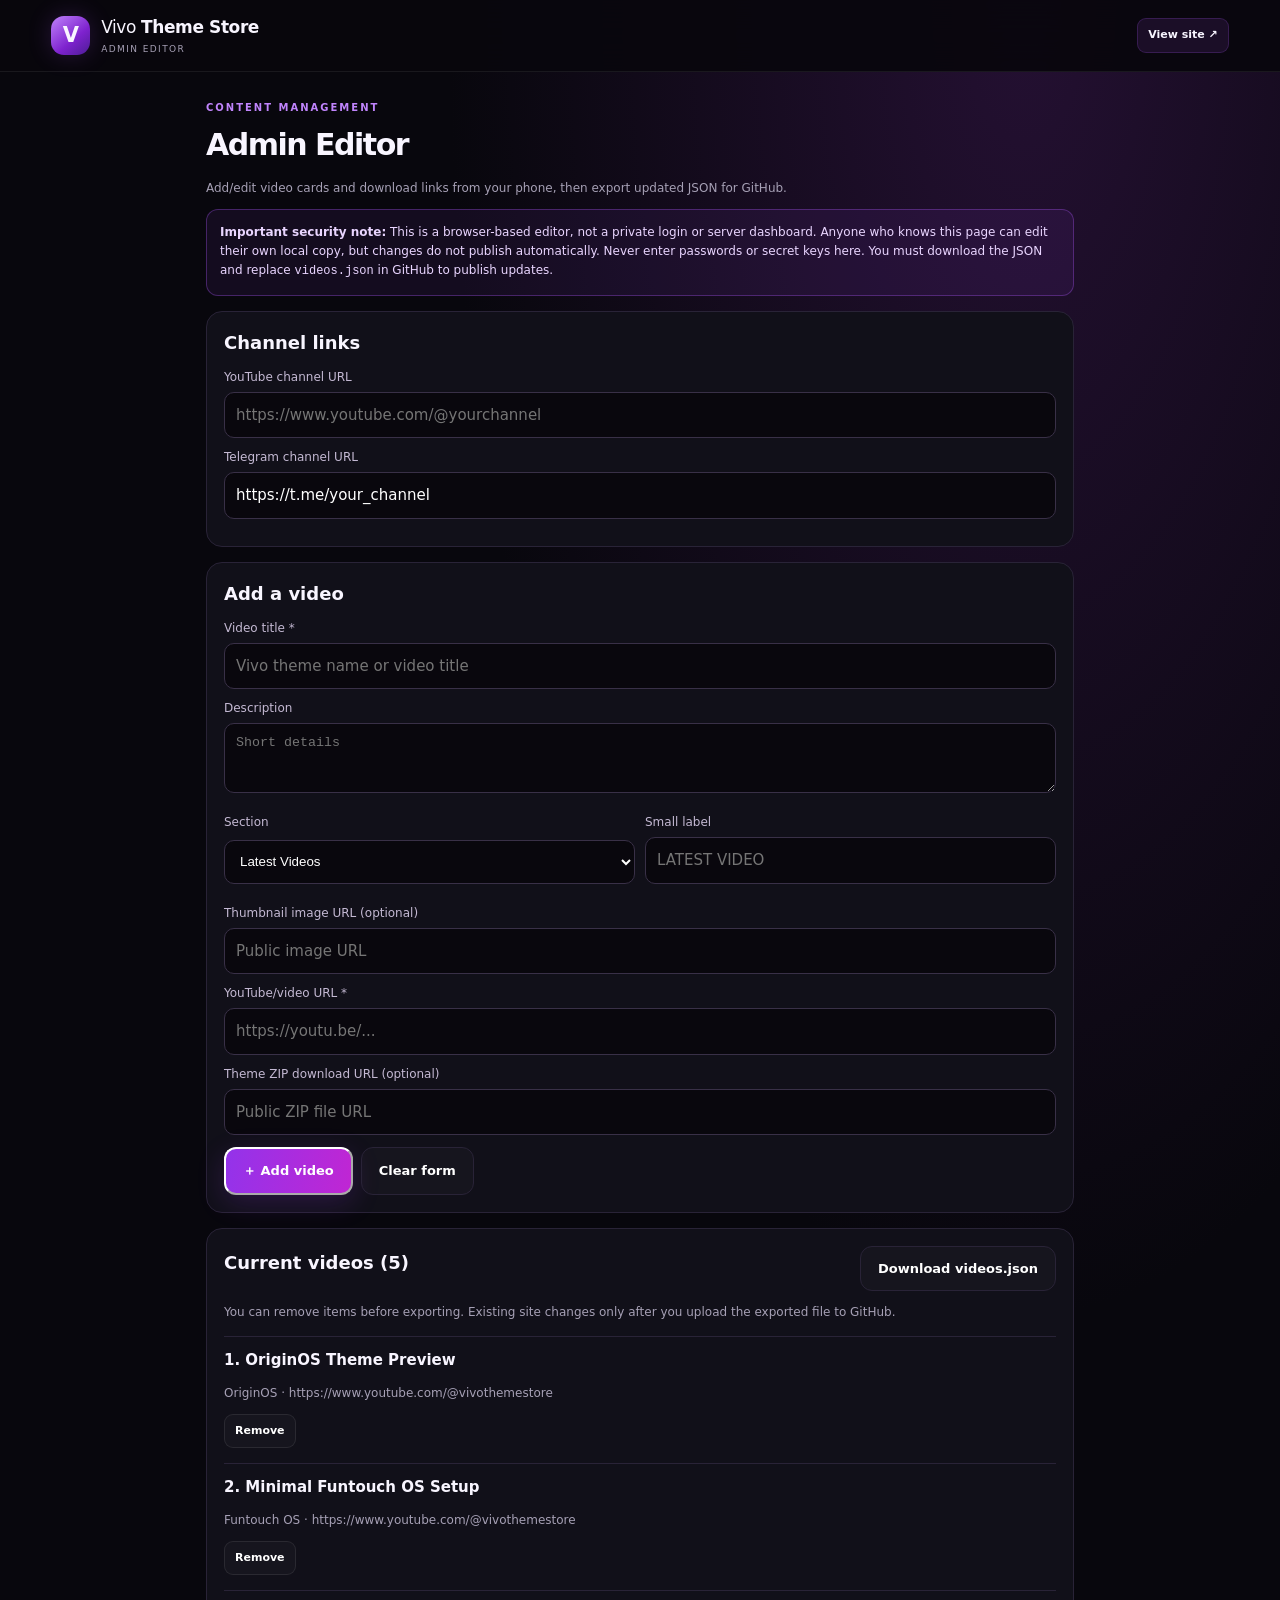
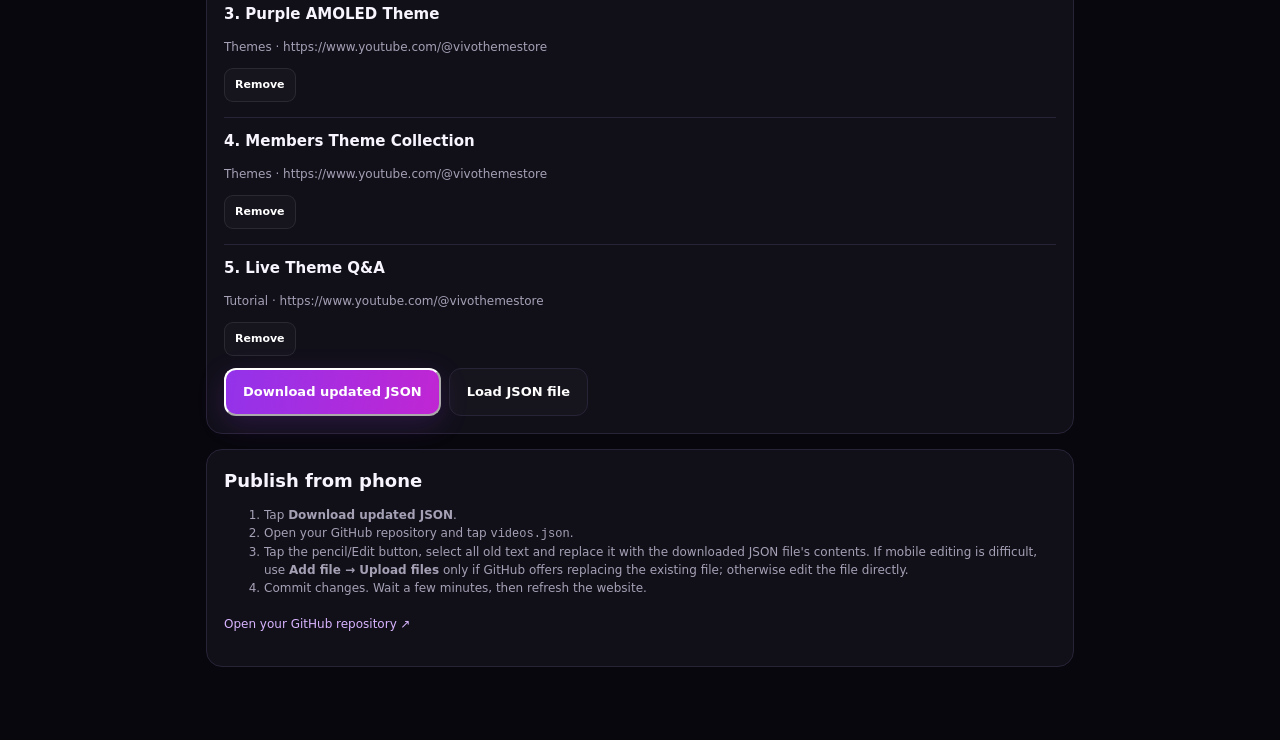
==== admin.html @ b612323d "Add files via upload" ====
<!doctype html><html lang="en"><head><meta charset="utf-8"><meta name="viewport" content="width=device-width,initial-scale=1"><meta name="theme-color" content="#08070d"><title>Vivo Theme Store — Admin Editor</title><link rel="stylesheet" href="style.css"><style>.admin-main{max-width:900px;margin:auto;padding:28px 16px 60px}.admin-top{display:flex;justify-content:space-between;align-items:center;gap:12px;flex-wrap:wrap}.admin-card{background:#111019;border:1px solid #292337;border-radius:16px;padding:17px;margin:15px 0}.admin-card h2{font-size:18px;margin:0 0 12px}.field{display:grid;gap:6px;margin:10px 0}.field label{font-size:12px;color:#c4b9d3}.field input,.field textarea,.field select{width:100%;background:#09070d;color:white;border:1px solid #393047;border-radius:10px;padding:11px;min-width:0}.field textarea{min-height:70px}.form-grid{display:grid;grid-template-columns:1fr 1fr;gap:10px}.admin-actions{display:flex;gap:8px;flex-wrap:wrap;margin-top:12px}.warning{border:1px solid #a855f755;background:#a855f714;border-radius:12px;padding:13px;color:#e9d5ff;font-size:12px;line-height:1.6}.video-edit{border-top:1px solid #292337;margin-top:15px;padding-top:12px}.muted{color:#a6a0b5;font-size:12px}@media(max-width:600px){.form-grid{grid-template-columns:1fr}}
</style></head><body><header class="topbar"><a class="brand" href="index.html"><span class="brand-mark">V</span><span>Vivo <b>Theme Store</b><small>ADMIN EDITOR</small></span></a><a class="small-btn" href="index.html">View site ↗</a></header><main class="admin-main"><div class="eyebrow">CONTENT MANAGEMENT</div><h1 style="letter-spacing:-1.5px;margin:7px 0">Admin Editor</h1><p class="muted">Add/edit video cards and download links from your phone, then export updated JSON for GitHub.</p><div class="warning"><b>Important security note:</b> This is a browser-based editor, not a private login or server dashboard. Anyone who knows this page can edit their own local copy, but changes do not publish automatically. Never enter passwords or secret keys here. You must download the JSON and replace <code>videos.json</code> in GitHub to publish updates.</div>
<section class="admin-card"><h2>Channel links</h2><div class="field"><label>YouTube channel URL</label><input id="channel" placeholder="https://www.youtube.com/@yourchannel"></div><div class="field"><label>Telegram channel URL</label><input id="telegram" placeholder="https://t.me/your_channel"></div></section>
<section class="admin-card"><h2>Add a video</h2><div class="field"><label>Video title *</label><input id="title" placeholder="Vivo theme name or video title"></div><div class="field"><label>Description</label><textarea id="description" placeholder="Short details"></textarea></div><div class="form-grid"><div class="field"><label>Section</label><select id="category"><option value="latest">Latest Videos</option><option value="premium">Premium Videos</option><option value="members">Members Only</option><option value="live">Live Stream Videos</option><option value="widgets">Widgets</option></select></div><div class="field"><label>Small label</label><input id="tag" placeholder="LATEST VIDEO"></div></div><div class="field"><label>Thumbnail image URL (optional)</label><input id="thumbnail" placeholder="Public image URL"></div><div class="field"><label>YouTube/video URL *</label><input id="url" placeholder="https://youtu.be/..."></div><div class="field"><label>Theme ZIP download URL (optional)</label><input id="download" placeholder="Public ZIP file URL"></div><div class="admin-actions"><button class="btn primary" id="addBtn">＋ Add video</button><button class="btn ghost" id="resetForm">Clear form</button></div></section>
<section class="admin-card"><div class="admin-top"><h2>Current videos (<span id="count">0</span>)</h2><button class="btn ghost" id="exportBtn">Download videos.json</button></div><p class="muted">You can remove items before exporting. Existing site changes only after you upload the exported file to GitHub.</p><div id="videoList"></div><div class="admin-actions"><button class="btn primary" id="downloadBtn">Download updated JSON</button><button class="btn ghost" id="importBtn">Load JSON file</button><input type="file" id="fileInput" accept="application/json,.json" hidden></div></section>
<section class="admin-card"><h2>Publish from phone</h2><ol class="muted"><li>Tap <b>Download updated JSON</b>.</li><li>Open your GitHub repository and tap <code>videos.json</code>.</li><li>Tap the pencil/Edit button, select all old text and replace it with the downloaded JSON file's contents. If mobile editing is difficult, use <b>Add file → Upload files</b> only if GitHub offers replacing the existing file; otherwise edit the file directly.</li><li>Commit changes. Wait a few minutes, then refresh the website.</li></ol><p><a class="text-link" href="https://github.com/pencildreamsofficial-rgb/vivo-theme-store">Open your GitHub repository ↗</a></p></section></main><script src="admin.js"></script></body></html>
---- style.css ----
:root{color-scheme:dark;--bg:#08070d;--panel:#111019;--panel2:#171421;--line:#292337;--text:#f8f5ff;--muted:#a6a0b5;--purple:#a855f7;--pink:#d946ef;--radius:20px}*{box-sizing:border-box}html{scroll-behavior:smooth;scroll-padding-top:88px}body{margin:0;background:radial-gradient(ellipse at 80% 0%,#241032 0,transparent 36rem),var(--bg);color:var(--text);font:15px/1.5 system-ui,-apple-system,Segoe UI,sans-serif}a{color:inherit;text-decoration:none}button,input{font:inherit}.topbar{height:72px;position:sticky;top:0;z-index:10;display:flex;align-items:center;gap:16px;padding:0 clamp(16px,4vw,56px);background:#09070df0;border-bottom:1px solid #ffffff12;backdrop-filter:blur(18px)}.brand{display:flex;align-items:center;gap:11px;font-size:17px;letter-spacing:-.4px}.brand b{font-weight:800}.brand small,.side-head small{display:block;font-size:9px;letter-spacing:1.4px;color:var(--muted);margin-top:2px}.brand-mark{width:39px;height:39px;display:grid;place-items:center;border-radius:13px;background:linear-gradient(140deg,#c084fc,#7e22ce 60%,#4c1d95);box-shadow:0 0 24px #a855f733;font-weight:900;font-size:21px}.icon-btn{border:1px solid #ffffff17;background:#ffffff08;color:#fff;border-radius:12px;width:40px;height:40px;font-size:23px;cursor:pointer}.topbar .brand{flex:1}.sidebar{position:fixed;z-index:30;inset:0 auto 0 0;width:min(310px,86vw);padding:20px;background:#0c0a12;border-right:1px solid var(--line);transform:translateX(-105%);transition:transform .25s;display:flex;flex-direction:column}.sidebar.open{transform:translateX(0)}.scrim{position:fixed;z-index:29;inset:0;background:#0009;display:none}.scrim.show{display:block}.side-head{display:flex;align-items:center;gap:10px;padding-bottom:22px;border-bottom:1px solid var(--line)}.side-head>div{flex:1}.side-head .icon-btn{font-size:25px}nav{display:grid;gap:7px;padding-top:22px}nav a{padding:13px;border-radius:12px;color:#d9d2e7}nav a:hover{background:#a855f71c;color:white}.side-foot{margin-top:auto;color:var(--muted);font-size:12px;padding:18px 4px}main{max-width:1320px;margin:auto;padding:0 clamp(16px,4vw,56px)}.hero{position:relative;overflow:hidden;padding:clamp(46px,8vw,94px) 0 55px}.hero-glow{position:absolute;width:390px;height:390px;right:8%;top:12px;border-radius:50%;background:#9d4edd20;filter:blur(80px);pointer-events:none}.eyebrow{font-size:10px;letter-spacing:2px;color:#c084fc;font-weight:800}.live-dot{display:inline-block;width:7px;height:7px;background:#c084fc;border-radius:50%;margin-right:7px;box-shadow:0 0 12px #c084fc}.hero h1{font-size:clamp(43px,7.3vw,82px);line-height:.99;letter-spacing:-4px;margin:20px 0;max-width:760px}.hero h1 span{background:linear-gradient(90deg,#e9d5ff,#a855f7 65%,#d946ef);background-clip:text;color:transparent}.hero p{max-width:520px;color:var(--muted);font-size:16px}.hero-actions{display:flex;gap:11px;flex-wrap:wrap;margin-top:26px}.btn{display:inline-flex;align-items:center;gap:18px;padding:12px 17px;border-radius:12px;font-weight:750;font-size:13px}.primary{background:linear-gradient(100deg,#9333ea,#c026d3);box-shadow:0 8px 28px #9333ea30}.ghost{border:1px solid var(--line);background:#ffffff05}.hero-meta{display:flex;gap:12px;align-items:center;margin-top:38px;font-size:9px;letter-spacing:1.5px;color:#797286}.search-wrap{display:none;gap:8px;margin:0 0 24px}.search-wrap.visible{display:flex}.search-wrap input{width:100%;min-width:0;background:var(--panel);border:1px solid var(--line);border-radius:12px;padding:13px;color:white;outline:none}.content-section{padding:25px 0 30px;border-top:1px solid #ffffff0c}.section-head{display:flex;align-items:end;justify-content:space-between;gap:12px;margin-bottom:18px}.section-head h2{font-size:clamp(22px,3vw,30px);letter-spacing:-1px;margin:5px 0 0}.accent{color:#c084fc}.text-link{font-size:12px;color:#d8b4fe;white-space:nowrap}.pill{font-size:9px;letter-spacing:1.2px;border:1px solid #a855f755;background:#a855f714;padding:6px 9px;border-radius:30px;color:#d8b4fe}.video-row{display:grid;grid-auto-columns:minmax(225px,1fr);grid-auto-flow:column;grid-template-rows:1fr;gap:14px;overflow-x:auto;padding:2px 2px 14px;scrollbar-width:thin;scrollbar-color:#49315f transparent}.video-card{min-width:0;background:linear-gradient(145deg,#15121e,#0f0d15);border:1px solid #ffffff10;border-radius:17px;overflow:hidden;transition:transform .2s,border-color .2s}.video-card:hover{transform:translateY(-3px);border-color:#a855f755}.thumb{aspect-ratio:16/9;background:linear-gradient(135deg,#27103b,#12101b 55%,#4c1d95);position:relative;overflow:hidden;display:grid;place-items:center}.thumb img{width:100%;height:100%;object-fit:cover;display:block}.thumb-fallback{font-size:30px;font-weight:900;color:#d8b4fe;letter-spacing:-2px;text-shadow:0 0 28px #a855f7}.play{position:absolute;right:11px;bottom:10px;border-radius:9px;background:#09070dd9;border:1px solid #ffffff30;padding:5px 9px;font-size:11px}.card-body{padding:13px}.card-tag{font-size:9px;letter-spacing:1.2px;color:#c084fc;font-weight:800}.card-body h3{font-size:14px;line-height:1.35;margin:7px 0;color:#f7f2ff}.card-body p{font-size:11px;color:var(--muted);margin:0 0 12px}.card-actions{display:flex;gap:7px;flex-wrap:wrap}.small-btn{display:inline-flex;align-items:center;justify-content:center;padding:8px 10px;border-radius:9px;background:#a855f71c;border:1px solid #a855f733;font-size:11px;font-weight:750}.small-btn.secondary{background:#ffffff06;border-color:#ffffff15}.empty{color:var(--muted);padding:24px;border:1px dashed var(--line);border-radius:15px;grid-column:1/-1}.notice{display:flex;gap:14px;align-items:center;padding:18px;border-radius:16px;border:1px solid #a855f733;background:linear-gradient(110deg,#a855f714,#ffffff03);margin-bottom:14px}.notice-icon{font-size:25px;color:#d8b4fe}.notice b{font-size:13px}.notice p{font-size:12px;color:var(--muted);margin:3px 0 0}.community-grid{display:grid;grid-template-columns:repeat(auto-fit,minmax(220px,1fr));gap:12px}.community-card{background:var(--panel);border:1px solid var(--line);padding:17px;border-radius:15px}.community-card p{color:#d6d0df;font-size:13px;margin:0 0 12px}.community-card small{color:var(--muted)}footer{display:flex;align-items:center;gap:20px;flex-wrap:wrap;border-top:1px solid var(--line);padding:26px 0 38px;margin-top:15px;color:var(--muted);font-size:11px}footer>div{flex:1}.footer-brand{color:white}.footer-brand .brand-mark{width:33px;height:33px;font-size:17px}.toast{position:fixed;z-index:50;bottom:20px;left:50%;transform:translate(-50%,20px);opacity:0;background:#241632;border:1px solid #a855f766;padding:10px 16px;border-radius:12px;font-size:12px;transition:.2s;pointer-events:none}.toast.show{opacity:1;transform:translate(-50%,0)}@media(min-width:900px){.video-row{grid-auto-columns:calc((100% - 42px)/4)}.hero{min-height:410px}}@media(max-width:600px){.topbar{height:64px}.brand{font-size:15px}.brand-mark{width:35px;height:35px}.brand small{font-size:8px;letter-spacing:1px}.hero h1{letter-spacing:-2.5px}.hero{padding-top:52px}.video-row{grid-auto-columns:minmax(220px,78%)}.section-head{align-items:center}}
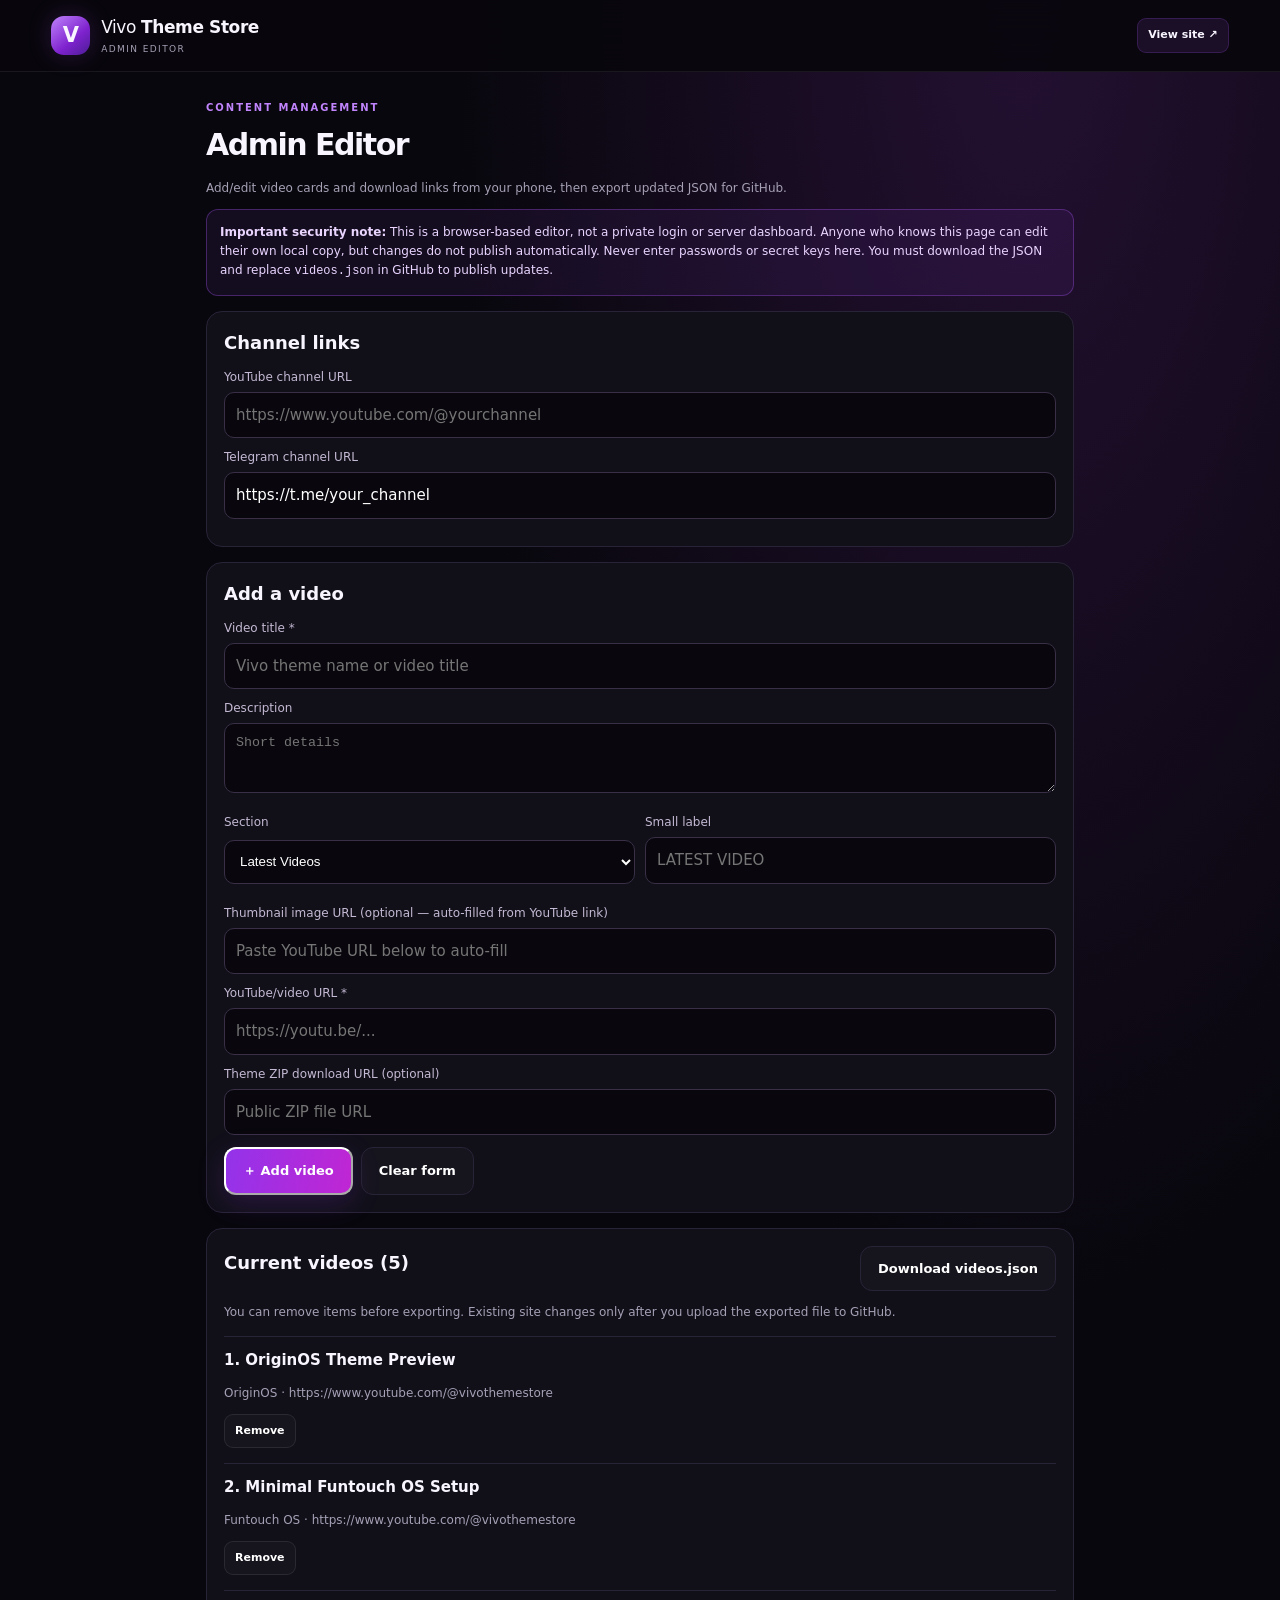
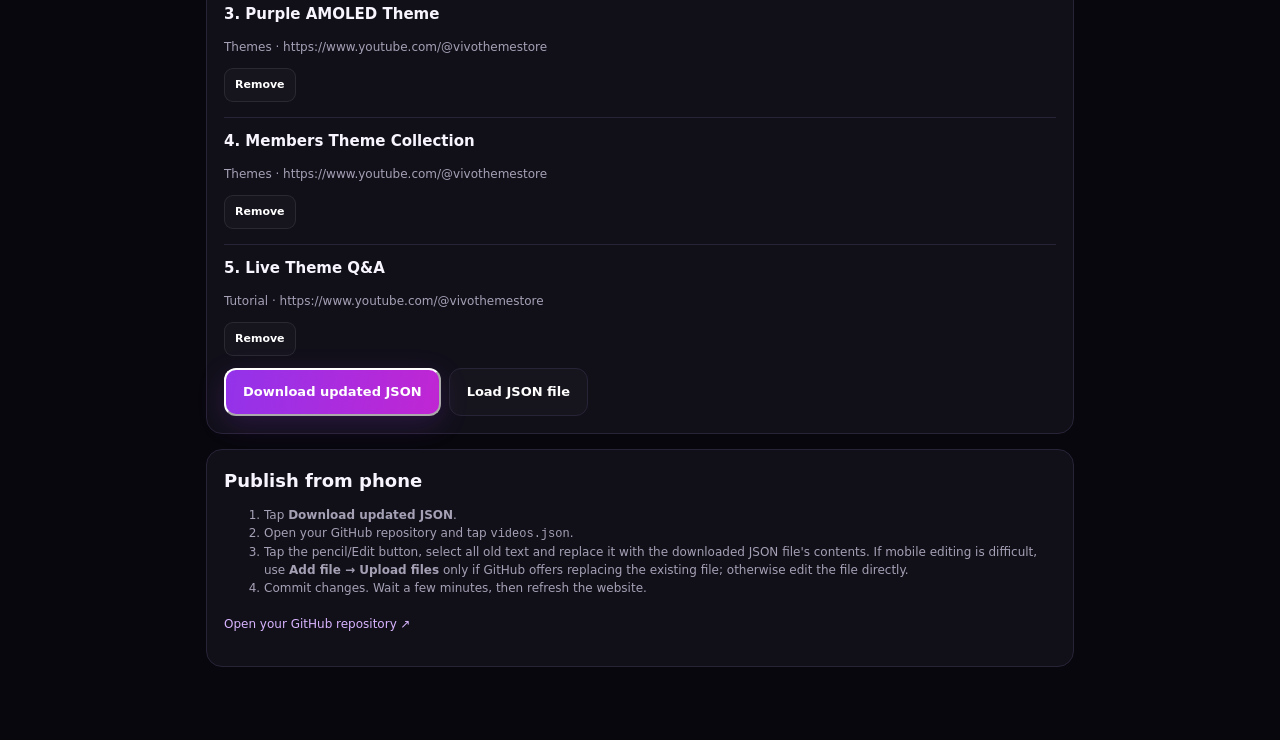
==== commit 5eefe396: "Add files via upload" ====
--- a/admin.html
+++ b/admin.html
@@ -1,6 +1,6 @@
 <!doctype html><html lang="en"><head><meta charset="utf-8"><meta name="viewport" content="width=device-width,initial-scale=1"><meta name="theme-color" content="#08070d"><title>Vivo Theme Store — Admin Editor</title><link rel="stylesheet" href="style.css"><style>.admin-main{max-width:900px;margin:auto;padding:28px 16px 60px}.admin-top{display:flex;justify-content:space-between;align-items:center;gap:12px;flex-wrap:wrap}.admin-card{background:#111019;border:1px solid #292337;border-radius:16px;padding:17px;margin:15px 0}.admin-card h2{font-size:18px;margin:0 0 12px}.field{display:grid;gap:6px;margin:10px 0}.field label{font-size:12px;color:#c4b9d3}.field input,.field textarea,.field select{width:100%;background:#09070d;color:white;border:1px solid #393047;border-radius:10px;padding:11px;min-width:0}.field textarea{min-height:70px}.form-grid{display:grid;grid-template-columns:1fr 1fr;gap:10px}.admin-actions{display:flex;gap:8px;flex-wrap:wrap;margin-top:12px}.warning{border:1px solid #a855f755;background:#a855f714;border-radius:12px;padding:13px;color:#e9d5ff;font-size:12px;line-height:1.6}.video-edit{border-top:1px solid #292337;margin-top:15px;padding-top:12px}.muted{color:#a6a0b5;font-size:12px}@media(max-width:600px){.form-grid{grid-template-columns:1fr}}
 </style></head><body><header class="topbar"><a class="brand" href="index.html"><span class="brand-mark">V</span><span>Vivo <b>Theme Store</b><small>ADMIN EDITOR</small></span></a><a class="small-btn" href="index.html">View site ↗</a></header><main class="admin-main"><div class="eyebrow">CONTENT MANAGEMENT</div><h1 style="letter-spacing:-1.5px;margin:7px 0">Admin Editor</h1><p class="muted">Add/edit video cards and download links from your phone, then export updated JSON for GitHub.</p><div class="warning"><b>Important security note:</b> This is a browser-based editor, not a private login or server dashboard. Anyone who knows this page can edit their own local copy, but changes do not publish automatically. Never enter passwords or secret keys here. You must download the JSON and replace <code>videos.json</code> in GitHub to publish updates.</div>
 <section class="admin-card"><h2>Channel links</h2><div class="field"><label>YouTube channel URL</label><input id="channel" placeholder="https://www.youtube.com/@yourchannel"></div><div class="field"><label>Telegram channel URL</label><input id="telegram" placeholder="https://t.me/your_channel"></div></section>
-<section class="admin-card"><h2>Add a video</h2><div class="field"><label>Video title *</label><input id="title" placeholder="Vivo theme name or video title"></div><div class="field"><label>Description</label><textarea id="description" placeholder="Short details"></textarea></div><div class="form-grid"><div class="field"><label>Section</label><select id="category"><option value="latest">Latest Videos</option><option value="premium">Premium Videos</option><option value="members">Members Only</option><option value="live">Live Stream Videos</option><option value="widgets">Widgets</option></select></div><div class="field"><label>Small label</label><input id="tag" placeholder="LATEST VIDEO"></div></div><div class="field"><label>Thumbnail image URL (optional)</label><input id="thumbnail" placeholder="Public image URL"></div><div class="field"><label>YouTube/video URL *</label><input id="url" placeholder="https://youtu.be/..."></div><div class="field"><label>Theme ZIP download URL (optional)</label><input id="download" placeholder="Public ZIP file URL"></div><div class="admin-actions"><button class="btn primary" id="addBtn">＋ Add video</button><button class="btn ghost" id="resetForm">Clear form</button></div></section>
+<section class="admin-card"><h2>Add a video</h2><div class="field"><label>Video title *</label><input id="title" placeholder="Vivo theme name or video title"></div><div class="field"><label>Description</label><textarea id="description" placeholder="Short details"></textarea></div><div class="form-grid"><div class="field"><label>Section</label><select id="category"><option value="latest">Latest Videos</option><option value="premium">Premium Videos</option><option value="members">Members Only</option><option value="live">Live Stream Videos</option><option value="widgets">Widgets</option></select></div><div class="field"><label>Small label</label><input id="tag" placeholder="LATEST VIDEO"></div></div><div class="field"><label>Thumbnail image URL (optional — auto-filled from YouTube link)</label><input id="thumbnail" placeholder="Paste YouTube URL below to auto-fill"><div id="thumbPreviewWrap" hidden style="margin-top:8px"><img id="thumbPreview" alt="Thumbnail preview" style="display:block;width:100%;max-width:320px;aspect-ratio:16/9;object-fit:cover;border-radius:10px;border:1px solid #393047"><small class="muted">Auto thumbnail preview (if available)</small></div></div><div class="field"><label>YouTube/video URL *</label><input id="url" placeholder="https://youtu.be/..."></div><div class="field"><label>Theme ZIP download URL (optional)</label><input id="download" placeholder="Public ZIP file URL"></div><div class="admin-actions"><button class="btn primary" id="addBtn">＋ Add video</button><button class="btn ghost" id="resetForm">Clear form</button></div></section>
 <section class="admin-card"><div class="admin-top"><h2>Current videos (<span id="count">0</span>)</h2><button class="btn ghost" id="exportBtn">Download videos.json</button></div><p class="muted">You can remove items before exporting. Existing site changes only after you upload the exported file to GitHub.</p><div id="videoList"></div><div class="admin-actions"><button class="btn primary" id="downloadBtn">Download updated JSON</button><button class="btn ghost" id="importBtn">Load JSON file</button><input type="file" id="fileInput" accept="application/json,.json" hidden></div></section>
 <section class="admin-card"><h2>Publish from phone</h2><ol class="muted"><li>Tap <b>Download updated JSON</b>.</li><li>Open your GitHub repository and tap <code>videos.json</code>.</li><li>Tap the pencil/Edit button, select all old text and replace it with the downloaded JSON file's contents. If mobile editing is difficult, use <b>Add file → Upload files</b> only if GitHub offers replacing the existing file; otherwise edit the file directly.</li><li>Commit changes. Wait a few minutes, then refresh the website.</li></ol><p><a class="text-link" href="https://github.com/pencildreamsofficial-rgb/vivo-theme-store">Open your GitHub repository ↗</a></p></section></main><script src="admin.js"></script></body></html>
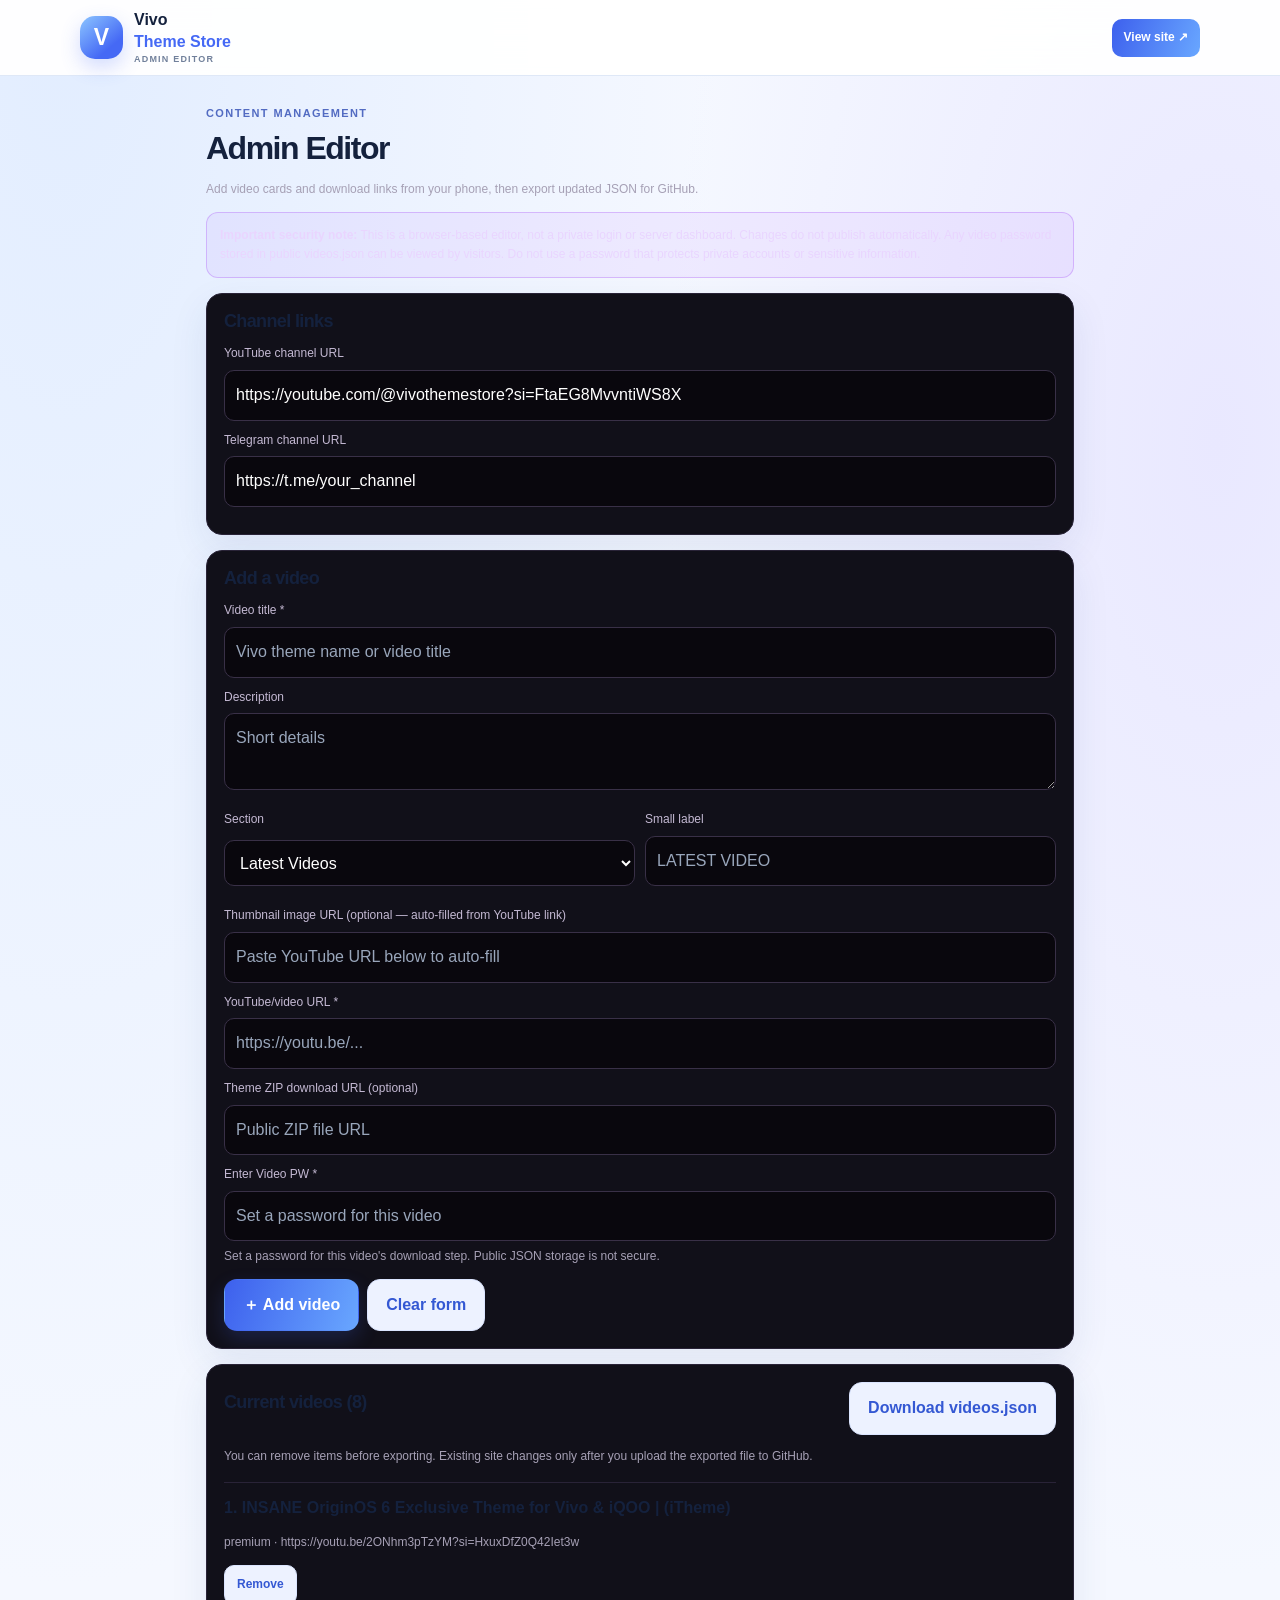
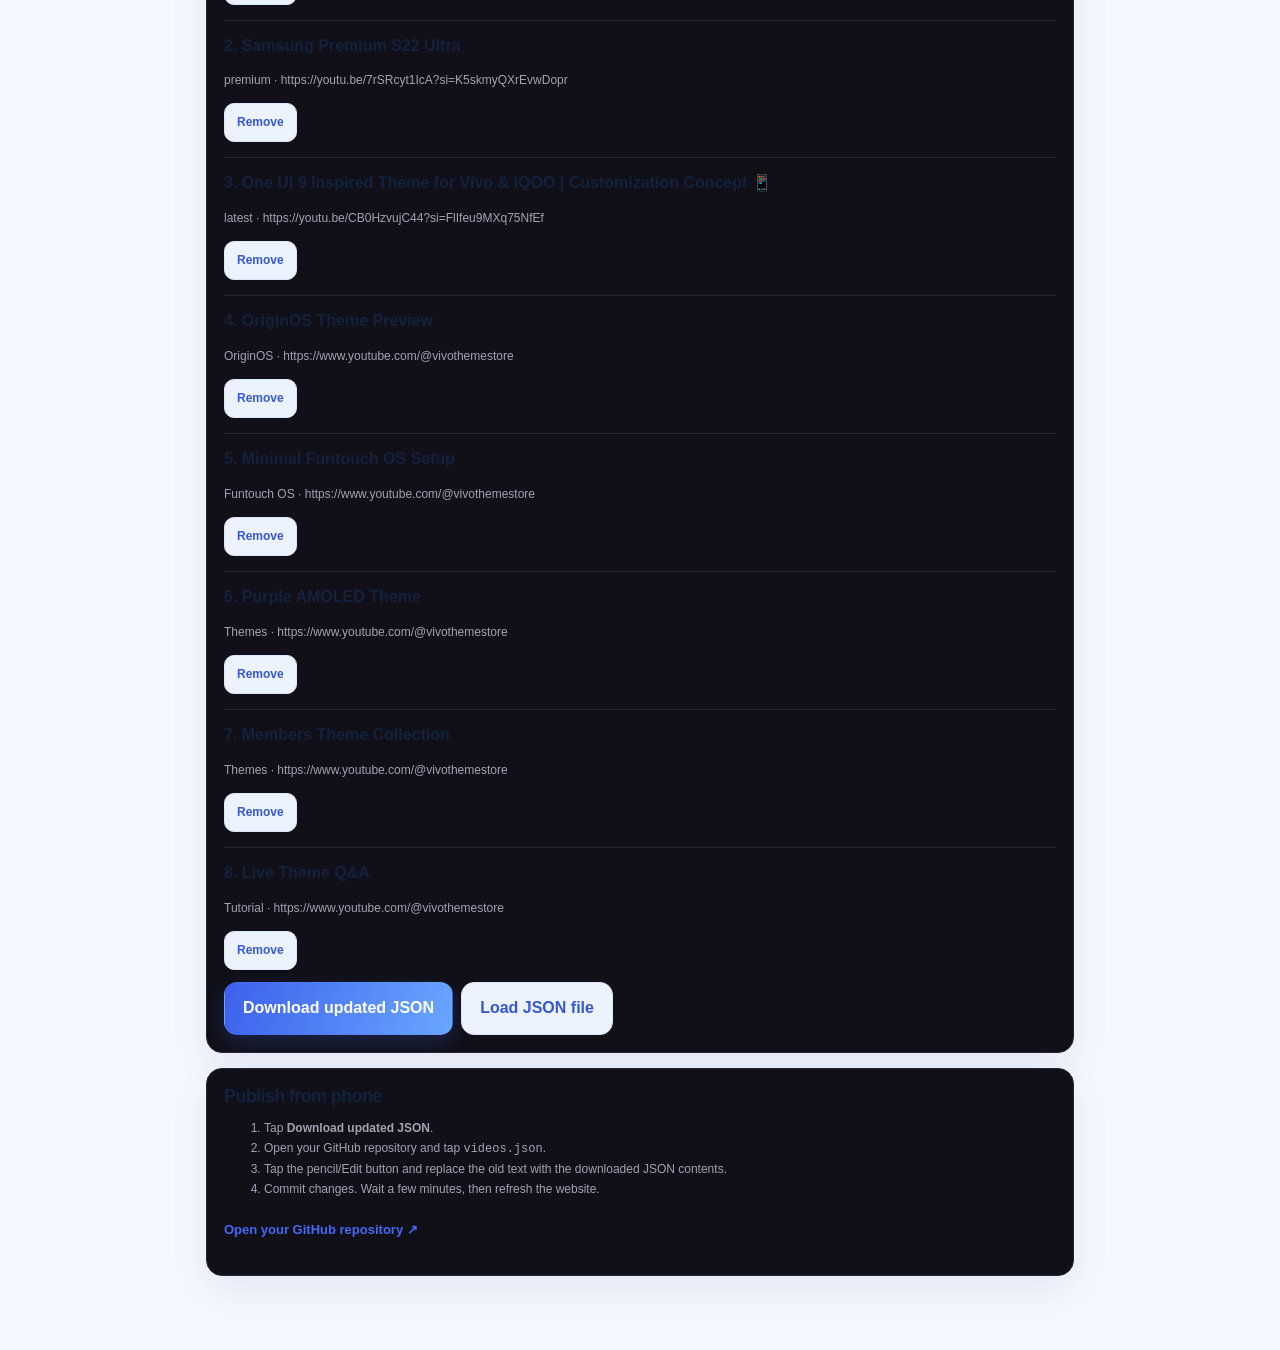
==== commit 810c338a: "Update admin.html" ====
--- a/admin.html
+++ b/admin.html
@@ -1,6 +1,115 @@
-<!doctype html><html lang="en"><head><meta charset="utf-8"><meta name="viewport" content="width=device-width,initial-scale=1"><meta name="theme-color" content="#08070d"><title>Vivo Theme Store — Admin Editor</title><link rel="stylesheet" href="style.css"><style>.admin-main{max-width:900px;margin:auto;padding:28px 16px 60px}.admin-top{display:flex;justify-content:space-between;align-items:center;gap:12px;flex-wrap:wrap}.admin-card{background:#111019;border:1px solid #292337;border-radius:16px;padding:17px;margin:15px 0}.admin-card h2{font-size:18px;margin:0 0 12px}.field{display:grid;gap:6px;margin:10px 0}.field label{font-size:12px;color:#c4b9d3}.field input,.field textarea,.field select{width:100%;background:#09070d;color:white;border:1px solid #393047;border-radius:10px;padding:11px;min-width:0}.field textarea{min-height:70px}.form-grid{display:grid;grid-template-columns:1fr 1fr;gap:10px}.admin-actions{display:flex;gap:8px;flex-wrap:wrap;margin-top:12px}.warning{border:1px solid #a855f755;background:#a855f714;border-radius:12px;padding:13px;color:#e9d5ff;font-size:12px;line-height:1.6}.video-edit{border-top:1px solid #292337;margin-top:15px;padding-top:12px}.muted{color:#a6a0b5;font-size:12px}@media(max-width:600px){.form-grid{grid-template-columns:1fr}}
-</style></head><body><header class="topbar"><a class="brand" href="index.html"><span class="brand-mark">V</span><span>Vivo <b>Theme Store</b><small>ADMIN EDITOR</small></span></a><a class="small-btn" href="index.html">View site ↗</a></header><main class="admin-main"><div class="eyebrow">CONTENT MANAGEMENT</div><h1 style="letter-spacing:-1.5px;margin:7px 0">Admin Editor</h1><p class="muted">Add/edit video cards and download links from your phone, then export updated JSON for GitHub.</p><div class="warning"><b>Important security note:</b> This is a browser-based editor, not a private login or server dashboard. Anyone who knows this page can edit their own local copy, but changes do not publish automatically. Never enter passwords or secret keys here. You must download the JSON and replace <code>videos.json</code> in GitHub to publish updates.</div>
-<section class="admin-card"><h2>Channel links</h2><div class="field"><label>YouTube channel URL</label><input id="channel" placeholder="https://www.youtube.com/@yourchannel"></div><div class="field"><label>Telegram channel URL</label><input id="telegram" placeholder="https://t.me/your_channel"></div></section>
-<section class="admin-card"><h2>Add a video</h2><div class="field"><label>Video title *</label><input id="title" placeholder="Vivo theme name or video title"></div><div class="field"><label>Description</label><textarea id="description" placeholder="Short details"></textarea></div><div class="form-grid"><div class="field"><label>Section</label><select id="category"><option value="latest">Latest Videos</option><option value="premium">Premium Videos</option><option value="members">Members Only</option><option value="live">Live Stream Videos</option><option value="widgets">Widgets</option></select></div><div class="field"><label>Small label</label><input id="tag" placeholder="LATEST VIDEO"></div></div><div class="field"><label>Thumbnail image URL (optional — auto-filled from YouTube link)</label><input id="thumbnail" placeholder="Paste YouTube URL below to auto-fill"><div id="thumbPreviewWrap" hidden style="margin-top:8px"><img id="thumbPreview" alt="Thumbnail preview" style="display:block;width:100%;max-width:320px;aspect-ratio:16/9;object-fit:cover;border-radius:10px;border:1px solid #393047"><small class="muted">Auto thumbnail preview (if available)</small></div></div><div class="field"><label>YouTube/video URL *</label><input id="url" placeholder="https://youtu.be/..."></div><div class="field"><label>Theme ZIP download URL (optional)</label><input id="download" placeholder="Public ZIP file URL"></div><div class="admin-actions"><button class="btn primary" id="addBtn">＋ Add video</button><button class="btn ghost" id="resetForm">Clear form</button></div></section>
-<section class="admin-card"><div class="admin-top"><h2>Current videos (<span id="count">0</span>)</h2><button class="btn ghost" id="exportBtn">Download videos.json</button></div><p class="muted">You can remove items before exporting. Existing site changes only after you upload the exported file to GitHub.</p><div id="videoList"></div><div class="admin-actions"><button class="btn primary" id="downloadBtn">Download updated JSON</button><button class="btn ghost" id="importBtn">Load JSON file</button><input type="file" id="fileInput" accept="application/json,.json" hidden></div></section>
-<section class="admin-card"><h2>Publish from phone</h2><ol class="muted"><li>Tap <b>Download updated JSON</b>.</li><li>Open your GitHub repository and tap <code>videos.json</code>.</li><li>Tap the pencil/Edit button, select all old text and replace it with the downloaded JSON file's contents. If mobile editing is difficult, use <b>Add file → Upload files</b> only if GitHub offers replacing the existing file; otherwise edit the file directly.</li><li>Commit changes. Wait a few minutes, then refresh the website.</li></ol><p><a class="text-link" href="https://github.com/pencildreamsofficial-rgb/vivo-theme-store">Open your GitHub repository ↗</a></p></section></main><script src="admin.js"></script></body></html>
+<!doctype html>
+
+<html lang="en">
+<head>
+<meta charset="utf-8">
+<meta name="viewport" content="width=device-width,initial-scale=1">
+<meta name="theme-color" content="#08070d">
+<title>Vivo Theme Store — Admin Editor</title>
+<link rel="stylesheet" href="style.css">
+<style>
+.admin-main{max-width:900px;margin:auto;padding:28px 16px 60px}
+.admin-top{display:flex;justify-content:space-between;align-items:center;gap:12px;flex-wrap:wrap}
+.admin-card{background:#111019;border:1px solid #292337;border-radius:16px;padding:17px;margin:15px 0}
+.admin-card h2{font-size:18px;margin:0 0 12px}
+.field{display:grid;gap:6px;margin:10px 0}
+.field label{font-size:12px;color:#c4b9d3}
+.field input,.field textarea,.field select{width:100%;background:#09070d;color:white;border:1px solid #393047;border-radius:10px;padding:11px;min-width:0}
+.field textarea{min-height:70px}
+.form-grid{display:grid;grid-template-columns:1fr 1fr;gap:10px}
+.admin-actions{display:flex;gap:8px;flex-wrap:wrap;margin-top:12px}
+.warning{border:1px solid #a855f755;background:#a855f714;border-radius:12px;padding:13px;color:#e9d5ff;font-size:12px;line-height:1.6}
+.video-edit{border-top:1px solid #292337;margin-top:15px;padding-top:12px}
+.muted{color:#a6a0b5;font-size:12px}
+@media(max-width:600px){.form-grid{grid-template-columns:1fr}}
+</style>
+</head>
+<body>
+<header class="topbar">
+<a class="brand" href="index.html">
+<span class="brand-mark">V</span>
+<span>Vivo <b>Theme Store</b><small>ADMIN EDITOR</small></span>
+</a>
+<a class="small-btn" href="index.html">View site ↗</a>
+</header><main class="admin-main">
+<div class="eyebrow">CONTENT MANAGEMENT</div>
+<h1 style="letter-spacing:-1.5px;margin:7px 0">Admin Editor</h1>
+<p class="muted">Add video cards and download links from your phone, then export updated JSON for GitHub.</p><div class="warning">
+<b>Important security note:</b> This is a browser-based editor, not a private login or server dashboard. Changes do not publish automatically. Any video password stored in public videos.json can be viewed by visitors. Do not use a password that protects private accounts or sensitive information.
+</div><section class="admin-card">
+<h2>Channel links</h2>
+<div class="field">
+<label for="channel">YouTube channel URL</label>
+<input id="channel" placeholder="https://www.youtube.com/@yourchannel">
+</div>
+<div class="field">
+<label for="telegram">Telegram channel URL</label>
+<input id="telegram" placeholder="https://t.me/your_channel">
+</div>
+</section><section class="admin-card">
+<h2>Add a video</h2><div class="field">
+<label for="title">Video title *</label>
+<input id="title" placeholder="Vivo theme name or video title">
+</div><div class="field">
+<label for="description">Description</label>
+<textarea id="description" placeholder="Short details"></textarea>
+</div><div class="form-grid">
+<div class="field">
+<label for="category">Section</label>
+<select id="category">
+<option value="latest">Latest Videos</option>
+<option value="premium">Premium Videos</option>
+<option value="members">Members Only</option>
+<option value="live">Live Stream Videos</option>
+<option value="widgets">Widgets</option>
+</select>
+</div>
+<div class="field">
+<label for="tag">Small label</label>
+<input id="tag" placeholder="LATEST VIDEO">
+</div>
+</div><div class="field">
+<label for="thumbnail">Thumbnail image URL (optional — auto-filled from YouTube link)</label>
+<input id="thumbnail" placeholder="Paste YouTube URL below to auto-fill">
+<div id="thumbPreviewWrap" hidden style="margin-top:8px">
+<img id="thumbPreview" alt="Thumbnail preview" style="display:block;width:100%;max-width:320px;aspect-ratio:16/9;object-fit:cover;border-radius:10px;border:1px solid #393047">
+<small class="muted">Auto thumbnail preview (if available)</small>
+</div>
+</div><div class="field">
+<label for="url">YouTube/video URL *</label>
+<input id="url" placeholder="https://youtu.be/...">
+</div><div class="field">
+<label for="download">Theme ZIP download URL (optional)</label>
+<input id="download" placeholder="Public ZIP file URL">
+</div><div class="field">
+<label for="videoPW">Enter Video PW *</label>
+<input id="videoPW" type="password" placeholder="Set a password for this video" autocomplete="new-password">
+<small class="muted">Set a password for this video's download step. Public JSON storage is not secure.</small>
+</div><div class="admin-actions">
+<button class="btn primary" id="addBtn" type="button">＋ Add video</button>
+<button class="btn ghost" id="resetForm" type="button">Clear form</button>
+</div>
+</section><section class="admin-card">
+<div class="admin-top">
+<h2>Current videos (<span id="count">0</span>)</h2>
+<button class="btn ghost" id="exportBtn" type="button">Download videos.json</button>
+</div>
+<p class="muted">You can remove items before exporting. Existing site changes only after you upload the exported file to GitHub.</p>
+<div id="videoList"></div>
+<div class="admin-actions">
+<button class="btn primary" id="downloadBtn" type="button">Download updated JSON</button>
+<button class="btn ghost" id="importBtn" type="button">Load JSON file</button>
+<input type="file" id="fileInput" accept="application/json,.json" hidden>
+</div>
+</section><section class="admin-card">
+<h2>Publish from phone</h2>
+<ol class="muted">
+<li>Tap <b>Download updated JSON</b>.</li>
+<li>Open your GitHub repository and tap <code>videos.json</code>.</li>
+<li>Tap the pencil/Edit button and replace the old text with the downloaded JSON contents.</li>
+<li>Commit changes. Wait a few minutes, then refresh the website.</li>
+</ol>
+<p><a class="text-link" href="https://github.com/pencildreamsofficial-rgb/vivo-theme-store">Open your GitHub repository ↗</a></p>
+</section>
+</main><script src="admin.js"></script></body>
+</html>
--- a/style.css
+++ b/style.css
@@ -1 +1,599 @@
-:root{color-scheme:dark;--bg:#08070d;--panel:#111019;--panel2:#171421;--line:#292337;--text:#f8f5ff;--muted:#a6a0b5;--purple:#a855f7;--pink:#d946ef;--radius:20px}*{box-sizing:border-box}html{scroll-behavior:smooth;scroll-padding-top:88px}body{margin:0;background:radial-gradient(ellipse at 80% 0%,#241032 0,transparent 36rem),var(--bg);color:var(--text);font:15px/1.5 system-ui,-apple-system,Segoe UI,sans-serif}a{color:inherit;text-decoration:none}button,input{font:inherit}.topbar{height:72px;position:sticky;top:0;z-index:10;display:flex;align-items:center;gap:16px;padding:0 clamp(16px,4vw,56px);background:#09070df0;border-bottom:1px solid #ffffff12;backdrop-filter:blur(18px)}.brand{display:flex;align-items:center;gap:11px;font-size:17px;letter-spacing:-.4px}.brand b{font-weight:800}.brand small,.side-head small{display:block;font-size:9px;letter-spacing:1.4px;color:var(--muted);margin-top:2px}.brand-mark{width:39px;height:39px;display:grid;place-items:center;border-radius:13px;background:linear-gradient(140deg,#c084fc,#7e22ce 60%,#4c1d95);box-shadow:0 0 24px #a855f733;font-weight:900;font-size:21px}.icon-btn{border:1px solid #ffffff17;background:#ffffff08;color:#fff;border-radius:12px;width:40px;height:40px;font-size:23px;cursor:pointer}.topbar .brand{flex:1}.sidebar{position:fixed;z-index:30;inset:0 auto 0 0;width:min(310px,86vw);padding:20px;background:#0c0a12;border-right:1px solid var(--line);transform:translateX(-105%);transition:transform .25s;display:flex;flex-direction:column}.sidebar.open{transform:translateX(0)}.scrim{position:fixed;z-index:29;inset:0;background:#0009;display:none}.scrim.show{display:block}.side-head{display:flex;align-items:center;gap:10px;padding-bottom:22px;border-bottom:1px solid var(--line)}.side-head>div{flex:1}.side-head .icon-btn{font-size:25px}nav{display:grid;gap:7px;padding-top:22px}nav a{padding:13px;border-radius:12px;color:#d9d2e7}nav a:hover{background:#a855f71c;color:white}.side-foot{margin-top:auto;color:var(--muted);font-size:12px;padding:18px 4px}main{max-width:1320px;margin:auto;padding:0 clamp(16px,4vw,56px)}.hero{position:relative;overflow:hidden;padding:clamp(46px,8vw,94px) 0 55px}.hero-glow{position:absolute;width:390px;height:390px;right:8%;top:12px;border-radius:50%;background:#9d4edd20;filter:blur(80px);pointer-events:none}.eyebrow{font-size:10px;letter-spacing:2px;color:#c084fc;font-weight:800}.live-dot{display:inline-block;width:7px;height:7px;background:#c084fc;border-radius:50%;margin-right:7px;box-shadow:0 0 12px #c084fc}.hero h1{font-size:clamp(43px,7.3vw,82px);line-height:.99;letter-spacing:-4px;margin:20px 0;max-width:760px}.hero h1 span{background:linear-gradient(90deg,#e9d5ff,#a855f7 65%,#d946ef);background-clip:text;color:transparent}.hero p{max-width:520px;color:var(--muted);font-size:16px}.hero-actions{display:flex;gap:11px;flex-wrap:wrap;margin-top:26px}.btn{display:inline-flex;align-items:center;gap:18px;padding:12px 17px;border-radius:12px;font-weight:750;font-size:13px}.primary{background:linear-gradient(100deg,#9333ea,#c026d3);box-shadow:0 8px 28px #9333ea30}.ghost{border:1px solid var(--line);background:#ffffff05}.hero-meta{display:flex;gap:12px;align-items:center;margin-top:38px;font-size:9px;letter-spacing:1.5px;color:#797286}.search-wrap{display:none;gap:8px;margin:0 0 24px}.search-wrap.visible{display:flex}.search-wrap input{width:100%;min-width:0;background:var(--panel);border:1px solid var(--line);border-radius:12px;padding:13px;color:white;outline:none}.content-section{padding:25px 0 30px;border-top:1px solid #ffffff0c}.section-head{display:flex;align-items:end;justify-content:space-between;gap:12px;margin-bottom:18px}.section-head h2{font-size:clamp(22px,3vw,30px);letter-spacing:-1px;margin:5px 0 0}.accent{color:#c084fc}.text-link{font-size:12px;color:#d8b4fe;white-space:nowrap}.pill{font-size:9px;letter-spacing:1.2px;border:1px solid #a855f755;background:#a855f714;padding:6px 9px;border-radius:30px;color:#d8b4fe}.video-row{display:grid;grid-auto-columns:minmax(225px,1fr);grid-auto-flow:column;grid-template-rows:1fr;gap:14px;overflow-x:auto;padding:2px 2px 14px;scrollbar-width:thin;scrollbar-color:#49315f transparent}.video-card{min-width:0;background:linear-gradient(145deg,#15121e,#0f0d15);border:1px solid #ffffff10;border-radius:17px;overflow:hidden;transition:transform .2s,border-color .2s}.video-card:hover{transform:translateY(-3px);border-color:#a855f755}.thumb{aspect-ratio:16/9;background:linear-gradient(135deg,#27103b,#12101b 55%,#4c1d95);position:relative;overflow:hidden;display:grid;place-items:center}.thumb img{width:100%;height:100%;object-fit:cover;display:block}.thumb-fallback{font-size:30px;font-weight:900;color:#d8b4fe;letter-spacing:-2px;text-shadow:0 0 28px #a855f7}.play{position:absolute;right:11px;bottom:10px;border-radius:9px;background:#09070dd9;border:1px solid #ffffff30;padding:5px 9px;font-size:11px}.card-body{padding:13px}.card-tag{font-size:9px;letter-spacing:1.2px;color:#c084fc;font-weight:800}.card-body h3{font-size:14px;line-height:1.35;margin:7px 0;color:#f7f2ff}.card-body p{font-size:11px;color:var(--muted);margin:0 0 12px}.card-actions{display:flex;gap:7px;flex-wrap:wrap}.small-btn{display:inline-flex;align-items:center;justify-content:center;padding:8px 10px;border-radius:9px;background:#a855f71c;border:1px solid #a855f733;font-size:11px;font-weight:750}.small-btn.secondary{background:#ffffff06;border-color:#ffffff15}.empty{color:var(--muted);padding:24px;border:1px dashed var(--line);border-radius:15px;grid-column:1/-1}.notice{display:flex;gap:14px;align-items:center;padding:18px;border-radius:16px;border:1px solid #a855f733;background:linear-gradient(110deg,#a855f714,#ffffff03);margin-bottom:14px}.notice-icon{font-size:25px;color:#d8b4fe}.notice b{font-size:13px}.notice p{font-size:12px;color:var(--muted);margin:3px 0 0}.community-grid{display:grid;grid-template-columns:repeat(auto-fit,minmax(220px,1fr));gap:12px}.community-card{background:var(--panel);border:1px solid var(--line);padding:17px;border-radius:15px}.community-card p{color:#d6d0df;font-size:13px;margin:0 0 12px}.community-card small{color:var(--muted)}footer{display:flex;align-items:center;gap:20px;flex-wrap:wrap;border-top:1px solid var(--line);padding:26px 0 38px;margin-top:15px;color:var(--muted);font-size:11px}footer>div{flex:1}.footer-brand{color:white}.footer-brand .brand-mark{width:33px;height:33px;font-size:17px}.toast{position:fixed;z-index:50;bottom:20px;left:50%;transform:translate(-50%,20px);opacity:0;background:#241632;border:1px solid #a855f766;padding:10px 16px;border-radius:12px;font-size:12px;transition:.2s;pointer-events:none}.toast.show{opacity:1;transform:translate(-50%,0)}@media(min-width:900px){.video-row{grid-auto-columns:calc((100% - 42px)/4)}.hero{min-height:410px}}@media(max-width:600px){.topbar{height:64px}.brand{font-size:15px}.brand-mark{width:35px;height:35px}.brand small{font-size:8px;letter-spacing:1px}.hero h1{letter-spacing:-2.5px}.hero{padding-top:52px}.video-row{grid-auto-columns:minmax(220px,78%)}.section-head{align-items:center}}
+/* ==========================================
+   VIVO THEME STORE — PEARL BLUE EDITION
+   Complete responsive stylesheet
+   Thumbnail, mobile and dark-mode fixes
+   ========================================== */
+
+:root {
+  color-scheme: light;
+  --bg: #f5f8ff;
+  --surface: #ffffff;
+  --surface-soft: #edf3ff;
+  --text: #14213d;
+  --muted: #71809b;
+  --blue: #4569f5;
+  --blue-dark: #304dd5;
+  --blue-light: #80b7ff;
+  --border: #dfe8f7;
+  --shadow: 0 14px 38px rgba(38, 69, 130, 0.09);
+  --radius: 20px;
+}
+
+* { box-sizing: border-box; }
+html { scroll-behavior: smooth; scroll-padding-top: 85px; }
+body {
+  margin: 0;
+  min-height: 100vh;
+  overflow-x: hidden;
+  background:
+    radial-gradient(ellipse at 5% 0%, #e2edff 0, transparent 38%),
+    radial-gradient(ellipse at 95% 15%, #e9e8ff 0, transparent 32%),
+    var(--bg);
+  color: var(--text);
+  font-family: Inter, -apple-system, BlinkMacSystemFont, "Segoe UI", Roboto, Arial, sans-serif;
+  line-height: 1.65;
+  -webkit-font-smoothing: antialiased;
+}
+a { color: var(--blue); text-decoration: none; }
+a:hover { color: var(--blue-dark); }
+button, input, select, textarea { font: inherit; }
+button, a, input, select { -webkit-tap-highlight-color: transparent; }
+button { cursor: pointer; }
+img, video { display: block; max-width: 100%; }
+button:focus-visible, a:focus-visible, input:focus-visible,
+select:focus-visible, textarea:focus-visible {
+  outline: 3px solid rgba(69, 105, 245, .35);
+  outline-offset: 3px;
+}
+h1, h2, h3, h4 { color: var(--text); line-height: 1.2; letter-spacing: -.035em; }
+p { overflow-wrap: anywhere; }
+small { color: var(--muted); }
+
+.container, .wrapper, main {
+  width: min(1120px, calc(100% - 36px));
+  margin-inline: auto;
+  min-width: 0;
+}
+section { scroll-margin-top: 90px; }
+#home { padding-bottom: 30px; }
+
+/* Header */
+.topbar {
+  position: sticky;
+  top: 0;
+  z-index: 1000;
+  display: flex;
+  align-items: center;
+  justify-content: space-between;
+  gap: 12px;
+  width: 100%;
+  min-height: 68px;
+  padding: 10px max(16px, calc((100% - 1120px) / 2));
+  background: rgba(255,255,255,.94);
+  border-bottom: 1px solid var(--border);
+  backdrop-filter: blur(18px);
+  -webkit-backdrop-filter: blur(18px);
+}
+.topbar .brand { flex: 1 1 auto; min-width: 0; }
+.icon-btn {
+  display: inline-flex;
+  align-items: center;
+  justify-content: center;
+  flex: 0 0 42px;
+  width: 42px;
+  min-width: 42px;
+  height: 42px;
+  padding: 0;
+  border: 1px solid var(--border);
+  border-radius: 13px;
+  background: #fff;
+  color: var(--blue-dark);
+  font-size: 23px;
+  line-height: 1;
+  box-shadow: 0 4px 12px rgba(38,69,130,.06);
+}
+.icon-btn:hover { background: var(--surface-soft); }
+
+/* Brand */
+.brand {
+  display: inline-flex;
+  align-items: center;
+  gap: 11px;
+  min-width: 0;
+  color: var(--text);
+  font-size: 16px;
+  font-weight: 800;
+  line-height: 1.2;
+}
+.brand > span:last-child { display: flex; flex-direction: column; gap: 3px; min-width: 0; }
+.brand b { color: var(--blue); }
+.brand small { font-size: 9px; letter-spacing: 1.2px; font-weight: 700; overflow-wrap: anywhere; }
+.brand-mark {
+  display: grid;
+  place-items: center;
+  flex: 0 0 43px;
+  width: 43px;
+  height: 43px;
+  border-radius: 15px;
+  background: linear-gradient(140deg, #8cc5ff, #4569f5 72%);
+  box-shadow: 0 8px 20px rgba(69,105,245,.24);
+  color: #fff;
+  font-size: 23px;
+  font-weight: 900;
+}
+
+/* Sidebar and scrim */
+.sidebar {
+  position: fixed;
+  inset: 0 auto 0 0;
+  z-index: 1200;
+  display: flex;
+  flex-direction: column;
+  width: min(320px, 86vw);
+  max-width: 100%;
+  overflow-x: hidden;
+  overflow-y: auto;
+  padding-bottom: env(safe-area-inset-bottom);
+  background: #fff;
+  border-right: 1px solid var(--border);
+  box-shadow: 12px 0 40px rgba(38,69,130,.15);
+  transform: translateX(-105%);
+  visibility: hidden;
+  pointer-events: none;
+  transition: transform .25s ease, visibility .25s ease;
+}
+.sidebar.open { transform: translateX(0); visibility: visible; pointer-events: auto; }
+.side-head { display: flex; align-items: center; gap: 10px; padding: 18px 14px; border-bottom: 1px solid var(--border); }
+.side-head > div { flex: 1; min-width: 0; }
+.side-head b { display: block; color: var(--text); overflow-wrap: anywhere; }
+.side-head small { display: block; font-size: 9px; letter-spacing: 1px; }
+.side-head .icon-btn { flex: 0 0 38px; width: 38px; min-width: 38px; height: 38px; }
+.sidebar nav { display: grid; gap: 6px; padding: 14px 12px; }
+.sidebar nav a {
+  display: block;
+  min-width: 0;
+  padding: 12px;
+  border: 1px solid transparent;
+  border-radius: 12px;
+  color: #344563;
+  font-size: 14px;
+  font-weight: 650;
+  overflow-wrap: anywhere;
+}
+.sidebar nav a:hover, .sidebar nav a:focus-visible {
+  background: #edf3ff;
+  border-color: #dce6ff;
+  color: var(--blue-dark);
+}
+.side-foot { margin-top: auto; padding: 18px 14px; color: var(--muted); font-size: 12px; border-top: 1px solid var(--border); }
+.scrim {
+  position: fixed;
+  inset: 0;
+  z-index: 1100;
+  background: rgba(20,33,61,.38);
+  opacity: 0;
+  visibility: hidden;
+  pointer-events: none;
+  transition: opacity .25s ease, visibility .25s ease;
+}
+.scrim.show { opacity: 1; visibility: visible; pointer-events: auto; }
+body.menu-open { overflow: hidden; }
+
+/* Buttons */
+.btn, .button, .download-btn, button.primary, button[type="submit"] {
+  display: inline-flex;
+  align-items: center;
+  justify-content: center;
+  gap: 8px;
+  max-width: 100%;
+  min-height: 44px;
+  padding: 12px 18px;
+  border: 1px solid transparent;
+  border-radius: 13px;
+  background: linear-gradient(110deg, #3d60ed, #69a7ff);
+  color: #fff;
+  font-weight: 800;
+  text-align: center;
+  overflow-wrap: anywhere;
+  box-shadow: 0 8px 20px rgba(69,105,245,.2);
+  transition: transform .2s ease, box-shadow .2s ease, background .2s ease;
+}
+.btn:hover, .button:hover, .download-btn:hover, button.primary:hover, button[type="submit"]:hover {
+  color: #fff;
+  box-shadow: 0 12px 25px rgba(69,105,245,.28);
+  transform: translateY(-2px);
+}
+.btn.ghost, .btn.secondary, .button.secondary, button.secondary {
+  background: #edf2ff;
+  color: #3458d3;
+  border-color: #dbe5ff;
+  box-shadow: none;
+}
+.btn.ghost:hover, .btn.secondary:hover, .button.secondary:hover, button.secondary:hover {
+  background: #e2ebff;
+  color: #263fb9;
+}
+.small-btn {
+  display: inline-flex;
+  align-items: center;
+  justify-content: center;
+  gap: 6px;
+  min-height: 38px;
+  padding: 9px 12px;
+  border-radius: 10px;
+  background: linear-gradient(110deg, #3d60ed, #69a7ff);
+  color: #fff;
+  font-size: 12px;
+  font-weight: 800;
+  text-align: center;
+  overflow-wrap: anywhere;
+}
+.small-btn:hover { color: #fff; }
+.small-btn.secondary { background: #edf2ff; color: #3458d3; border: 1px solid #dbe5ff; }
+button:disabled { opacity: .48; cursor: not-allowed; transform: none; }
+
+/* Inputs and search */
+input, select, textarea {
+  width: 100%;
+  max-width: 100%;
+  min-width: 0;
+  padding: 12px 14px;
+  border: 1px solid var(--border);
+  border-radius: 12px;
+  background: #fff;
+  color: var(--text);
+}
+input::placeholder, textarea::placeholder { color: #99a6bb; }
+input[type="checkbox"], input[type="radio"] { width: auto; accent-color: var(--blue); }
+.search-wrap {
+  display: none;
+  align-items: center;
+  gap: 8px;
+  margin: 18px 0;
+  padding: 10px;
+  border: 1px solid var(--border);
+  border-radius: 16px;
+  background: rgba(255,255,255,.94);
+  box-shadow: var(--shadow);
+}
+.search-wrap.active, .search-wrap.visible { display: flex; }
+.search-wrap input { flex: 1 1 auto; width: 100%; min-width: 0; border: 0; box-shadow: none; }
+.search-wrap .icon-btn { flex: 0 0 40px; width: 40px; min-width: 40px; height: 40px; }
+
+/* Hero */
+.hero, .hero-section {
+  position: relative;
+  isolation: isolate;
+  min-width: 0;
+  margin-top: 22px;
+  padding: clamp(30px, 6vw, 72px);
+  overflow: hidden;
+  border: 1px solid #e1e9ff;
+  border-radius: 28px;
+  background: radial-gradient(circle at 90% 5%, #dce8ff, transparent 38%), linear-gradient(135deg, #fff, #edf4ff);
+  box-shadow: var(--shadow);
+}
+.hero-glow {
+  position: absolute;
+  z-index: -1;
+  top: -90px;
+  right: -70px;
+  width: 250px;
+  height: 250px;
+  border-radius: 50%;
+  background: radial-gradient(circle, rgba(128,183,255,.3), transparent 70%);
+  pointer-events: none;
+}
+.eyebrow { display: flex; align-items: center; flex-wrap: wrap; gap: 8px; color: #526bc2; font-size: 11px; font-weight: 850; letter-spacing: 1.4px; }
+.live-dot { flex: 0 0 8px; width: 8px; height: 8px; border-radius: 50%; background: #4b8aff; box-shadow: 0 0 0 4px #e0ebff; }
+.hero h1, .hero-section h1 { max-width: 760px; margin: 20px 0 16px; font-size: clamp(36px,6vw,62px); letter-spacing: -.055em; overflow-wrap: anywhere; }
+.hero h1 span, .hero-section h1 span { color: var(--blue); }
+.hero p, .hero-section p { max-width: 650px; color: var(--muted); }
+.hero-actions { display: flex; flex-wrap: wrap; align-items: center; gap: 12px; margin-top: 24px; }
+.hero-actions .btn { flex: 0 1 auto; min-width: 0; }
+.hero-meta { display: flex; flex-wrap: wrap; align-items: center; gap: 7px 10px; margin-top: 28px; color: #6b7ba0; font-size: 10px; font-weight: 800; letter-spacing: .08em; overflow-wrap: anywhere; }
+
+/* Sections and labels */
+.content-section { min-width: 0; margin-top: 42px; }
+.section-head { display: flex; align-items: center; justify-content: space-between; gap: 16px; margin-bottom: 20px; }
+.section-head h2 { margin: 8px 0 0; font-size: clamp(23px,4vw,32px); }
+.accent { color: var(--blue); }
+.text-link { flex-shrink: 0; color: var(--blue); font-size: 13px; font-weight: 800; }
+.pill, .badge, .tag, .category, .label, .card-tag {
+  display: inline-flex;
+  align-items: center;
+  gap: 5px;
+  max-width: 100%;
+  padding: 5px 10px;
+  border: 1px solid #dce6ff;
+  border-radius: 999px;
+  background: #edf3ff;
+  color: #3e5ed6;
+  font-size: 11px;
+  font-weight: 800;
+  overflow-wrap: anywhere;
+}
+
+/* Grids */
+.video-row, .grid, .theme-grid, .video-grid, .cards-grid {
+  display: grid;
+  grid-template-columns: repeat(3, minmax(0, 1fr));
+  gap: 22px;
+  min-width: 0;
+}
+.video-card, .card, .theme-card, .product-card, .item-card, .admin-card, .community-card {
+  min-width: 0;
+  overflow: hidden;
+  color: var(--text);
+  background: rgba(255,255,255,.96);
+  border: 1px solid var(--border);
+  border-radius: var(--radius);
+  box-shadow: var(--shadow);
+  transition: transform .22s ease, box-shadow .22s ease, border-color .22s ease;
+}
+.video-card:hover, .card:hover, .theme-card:hover, .product-card:hover, .item-card:hover {
+  transform: translateY(-3px);
+  border-color: #c4d5ff;
+  box-shadow: 0 20px 42px rgba(38,69,130,.13);
+}
+.video-card > a { display: block; min-width: 0; }
+
+/* Thumbnail fix: consistent 16:9 box; image fills the entire box */
+.video-card .thumb, .thumb {
+  position: relative;
+  display: block;
+  width: 100%;
+  height: auto;
+  aspect-ratio: 16 / 9;
+  overflow: hidden;
+  background: linear-gradient(135deg, #e7efff, #f7f9ff);
+}
+.video-card .thumb > img, .thumb > img, .thumb img {
+  position: absolute;
+  inset: 0;
+  display: block;
+  width: 100%;
+  height: 100%;
+  max-width: none;
+  margin: 0;
+  object-fit: cover;
+  object-position: center;
+}
+.thumb-fallback {
+  position: absolute;
+  inset: 0;
+  display: grid;
+  place-items: center;
+  width: 100%;
+  height: 100%;
+  padding: 12px;
+  color: #5570db;
+  font-size: 18px;
+  font-weight: 900;
+  text-align: center;
+}
+.play {
+  position: absolute;
+  z-index: 2;
+  right: 10px;
+  bottom: 10px;
+  padding: 5px 9px;
+  border: 1px solid rgba(255,255,255,.55);
+  border-radius: 8px;
+  background: rgba(20,33,61,.75);
+  color: #fff;
+  font-size: 10px;
+  font-weight: 900;
+  backdrop-filter: blur(8px);
+}
+.card-body { min-width: 0; padding: 17px; }
+.video-card h3, .card h2, .card h3, .theme-card h2, .theme-card h3, .product-card h2, .product-card h3 {
+  margin: 12px 0 8px;
+  color: var(--text);
+  font-size: 17px;
+  overflow-wrap: anywhere;
+}
+.video-card p, .card p, .theme-card p, .product-card p { color: var(--muted); font-size: 13px; overflow-wrap: anywhere; }
+.card-actions { display: flex; flex-wrap: wrap; gap: 8px; margin-top: 16px; }
+.card-actions > a { flex: 0 1 auto; min-width: 0; }
+.card img, .theme-card img, .video-card img, .product-card img { object-fit: cover; }
+.empty {
+  grid-column: 1 / -1;
+  padding: 24px;
+  border: 1px dashed #cbd8f2;
+  border-radius: 16px;
+  background: rgba(255,255,255,.7);
+  color: var(--muted);
+  font-size: 13px;
+  text-align: center;
+  overflow-wrap: anywhere;
+}
+
+/* Notice / members */
+.notice {
+  display: flex;
+  align-items: flex-start;
+  gap: 14px;
+  margin-bottom: 20px;
+  padding: 18px;
+  border: 1px solid var(--border);
+  border-radius: 18px;
+  background: linear-gradient(135deg, #fff, #edf4ff);
+  box-shadow: var(--shadow);
+}
+.notice-icon { display: grid; place-items: center; flex: 0 0 42px; width: 42px; height: 42px; border-radius: 13px; background: #e5edff; color: var(--blue); font-size: 21px; }
+.notice p { margin-bottom: 0; color: var(--muted); font-size: 13px; }
+
+/* Community */
+.community-grid { display: grid; grid-template-columns: repeat(2,minmax(0,1fr)); gap: 16px; }
+.community-card { display: block; padding: 18px; }
+.community-card p { margin-top: 0; overflow-wrap: anywhere; }
+.community-card small { font-size: 11px; }
+
+/* Footer */
+footer {
+  display: flex;
+  align-items: center;
+  justify-content: space-between;
+  flex-wrap: wrap;
+  gap: 18px;
+  margin-top: 60px;
+  padding: 25px 0;
+  border-top: 1px solid var(--border);
+  color: var(--muted);
+  font-size: 12px;
+}
+.footer-brand { font-size: 14px; }
+.footer-brand .brand-mark { width: 38px; height: 38px; flex-basis: 38px; }
+footer a { color: var(--blue); }
+
+/* Theme Passport / download page */
+.passport { width: 100%; max-width: 850px; margin-inline: auto; padding: 25px 0 50px; }
+.passport .intro, .passport .panel {
+  min-width: 0;
+  padding: clamp(18px,4vw,30px);
+  color: var(--text);
+  background: var(--surface);
+  border: 1px solid var(--border);
+  border-radius: 24px;
+  box-shadow: var(--shadow);
+}
+.passport .intro { background: linear-gradient(145deg, var(--surface), var(--surface-soft)); }
+.passport .intro h1, .passport .panel h2 { color: var(--text); overflow-wrap: anywhere; }
+.passport .muted { color: var(--muted); }
+.passport .info { color: var(--text); background: var(--surface-soft); border: 1px solid var(--border); border-radius: 14px; overflow-wrap: anywhere; }
+.passport .info strong { color: var(--text); }
+.passport .check { color: var(--text); background: var(--surface); border: 1px solid var(--border); border-radius: 14px; }
+.passport .dot { color: var(--muted); background: var(--surface); border: 1px solid var(--border); }
+.passport .dot.active { color: #fff; background: var(--blue); border-color: var(--blue); }
+.passport .dot.done { color: var(--blue-dark); background: var(--surface-soft); }
+.passport .track { overflow: hidden; border-radius: 999px; background: var(--border); }
+.passport .fill { height: 100%; border-radius: inherit; background: linear-gradient(90deg,#4569f5,#62b8ff); }
+.passport input, .passport select, .passport textarea { width: 100%; min-width: 0; }
+.passport button, .passport a { overflow-wrap: anywhere; }
+.passport footer { display: block; padding: 25px 0; border: 0; text-align: center; color: var(--muted); font-size: 12px; }
+
+/* Tablet */
+@media (max-width: 850px) {
+  .video-row, .grid, .theme-grid, .video-grid, .cards-grid {
+    grid-template-columns: repeat(2,minmax(0,1fr));
+    gap: 16px;
+  }
+  .hero, .hero-section { padding: 36px 28px; }
+  .topbar { padding-inline: 16px; }
+}
+
+/* Mobile */
+@media (max-width: 560px) {
+  html { scroll-padding-top: 76px; }
+  .container, .wrapper, main { width: calc(100% - 24px); }
+  .topbar { gap: 8px; min-height: 62px; padding: 9px 12px; }
+  .topbar .brand { gap: 8px; font-size: 13px; }
+  .topbar .brand small { font-size: 7px; letter-spacing: .5px; line-height: 1.4; }
+  .topbar .brand-mark { flex-basis: 36px; width: 36px; height: 36px; border-radius: 12px; font-size: 20px; }
+  .topbar .icon-btn { flex-basis: 38px; width: 38px; min-width: 38px; height: 38px; }
+  .video-row, .grid, .theme-grid, .video-grid, .cards-grid, .community-grid {
+    grid-template-columns: minmax(0,1fr);
+    gap: 15px;
+  }
+  .hero, .hero-section { margin-top: 14px; padding: 26px 18px; border-radius: 21px; }
+  .hero h1, .hero-section h1 { margin-top: 17px; font-size: clamp(32px,9vw,44px); }
+  .hero p, .hero-section p { font-size: 14px; }
+  .hero-actions { display: flex; flex-direction: column; align-items: stretch; gap: 11px; width: 100%; }
+  .hero-actions .btn { display: flex; width: 100%; max-width: 100%; min-height: 46px; margin: 0; padding: 12px 15px; }
+  .hero-meta { gap: 7px; margin-top: 22px; font-size: 9px; letter-spacing: .04em; }
+  .section-head { align-items: flex-start; gap: 12px; }
+  .section-head h2 { font-size: 25px; }
+  .content-section { margin-top: 34px; }
+  .card-body { padding: 15px; }
+  .card-actions > a { flex: 1 1 auto; }
+  .notice { padding: 14px; }
+  .search-wrap { margin: 14px 0; }
+  .passport { padding-top: 16px; }
+  .passport .intro, .passport .panel { border-radius: 18px; }
+  footer { align-items: flex-start; flex-direction: column; gap: 14px; margin-top: 40px; }
+}
+
+/* Dark theme: works with data-theme="dark" on html or body */
+:root[data-theme="dark"], html[data-theme="dark"], body[data-theme="dark"] {
+  color-scheme: dark;
+  --bg: #0b1020;
+  --surface: #131b2d;
+  --surface-soft: #1a2640;
+  --text: #edf3ff;
+  --muted: #a8b5ce;
+  --blue: #91a5ff;
+  --blue-dark: #7892ff;
+  --blue-light: #9cc8ff;
+  --border: #2b3854;
+  --shadow: 0 14px 38px rgba(0,0,0,.28);
+}
+html[data-theme="dark"] body, body[data-theme="dark"] { background: var(--bg); color: var(--text); }
+html[data-theme="dark"] .topbar, body[data-theme="dark"] .topbar,
+html[data-theme="dark"] .sidebar, body[data-theme="dark"] .sidebar,
+html[data-theme="dark"] .search-wrap, body[data-theme="dark"] .search-wrap,
+html[data-theme="dark"] .video-card, body[data-theme="dark"] .video-card,
+html[data-theme="dark"] .card, body[data-theme="dark"] .card,
+html[data-theme="dark"] .theme-card, body[data-theme="dark"] .theme-card,
+html[data-theme="dark"] .product-card, body[data-theme="dark"] .product-card,
+html[data-theme="dark"] .item-card, body[data-theme="dark"] .item-card,
+html[data-theme="dark"] .notice, body[data-theme="dark"] .notice,
+html[data-theme="dark"] .community-card, body[data-theme="dark"] .community-card {
+  background-color: var(--surface);
+  color: var(--text);
+  border-color: var(--border);
+}
+html[data-theme="dark"] .hero, html[data-theme="dark"] .hero-section,
+body[data-theme="dark"] .hero, body[data-theme="dark"] .hero-section {
+  background: linear-gradient(135deg,#172544,#111a31 65%,#202b4b);
+  border-color: var(--border);
+}
+html[data-theme="dark"] h1, html[data-theme="dark"] h2, html[data-theme="dark"] h3,
+html[data-theme="dark"] .brand, html[data-theme="dark"] .brand b,
+html[data-theme="dark"] .sidebar nav a, body[data-theme="dark"] h1,
+body[data-theme="dark"] h2, body[data-theme="dark"] h3,
+body[data-theme="dark"] .brand, body[data-theme="dark"] .brand b,
+body[data-theme="dark"] .sidebar nav a { color: var(--text); }
+html[data-theme="dark"] .thumb, body[data-theme="dark"] .thumb { background: #111827; }
+html[data-theme="dark"] input, html[data-theme="dark"] select,
+html[data-theme="dark"] textarea, body[data-theme="dark"] input,
+body[data-theme="dark"] select, body[data-theme="dark"] textarea {
+  background: #10182a;
+  color: var(--text);
+  border-color: var(--border);
+}
+html[data-theme="dark"] .icon-btn, body[data-theme="dark"] .icon-btn {
+  background: var(--surface);
+  color: var(--blue);
+  border-color: var(--border);
+}
+html[data-theme="dark"] .btn.ghost, html[data-theme="dark"] .btn.secondary,
+body[data-theme="dark"] .btn.ghost, body[data-theme="dark"] .btn.secondary {
+  background: #202d49;
+  color: #c7d4ff;
+  border-color: #35476b;
+   /* Fix video thumbnail black space */
+.video-card .thumbnail,
+.video-card .video-thumbnail,
+.video-card .thumbnail img,
+.video-card .video-thumbnail img {
+  box-sizing: border-box;
+}
+
+.video-card .thumbnail img,
+.video-card .video-thumbnail img {
+  display: block;
+  width: 100%;
+  height: 100%;
+  object-fit: cover;
+  object-position: center;
+}
+
+.video-card .thumbnail,
+.video-card .video-thumbnail {
+  overflow: hidden;
+}
+}
+html[data-theme="dark"] .pill, html[data-theme="dark"] .badge,
+html[data-theme="dark"] .tag, html[data-theme="dark"] .category,
+body[data-theme="dark"] .pill, body[data-the
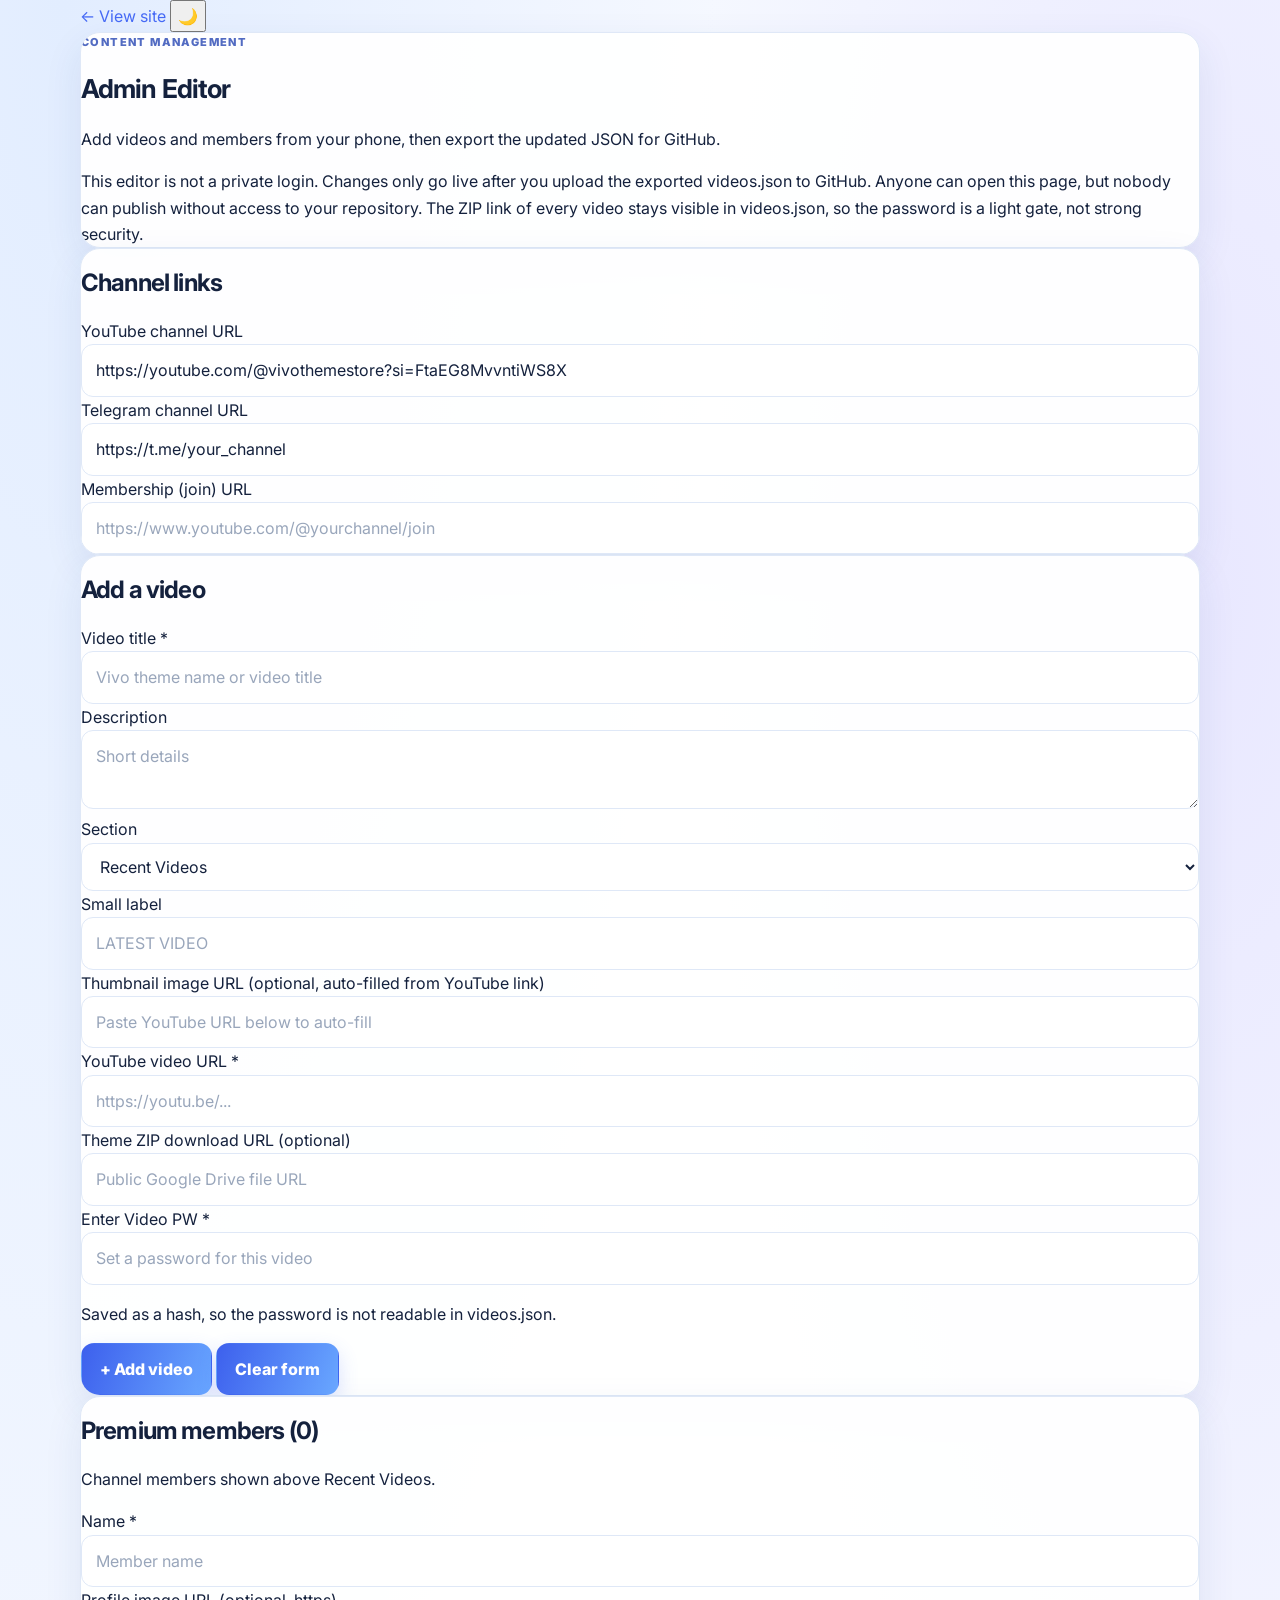
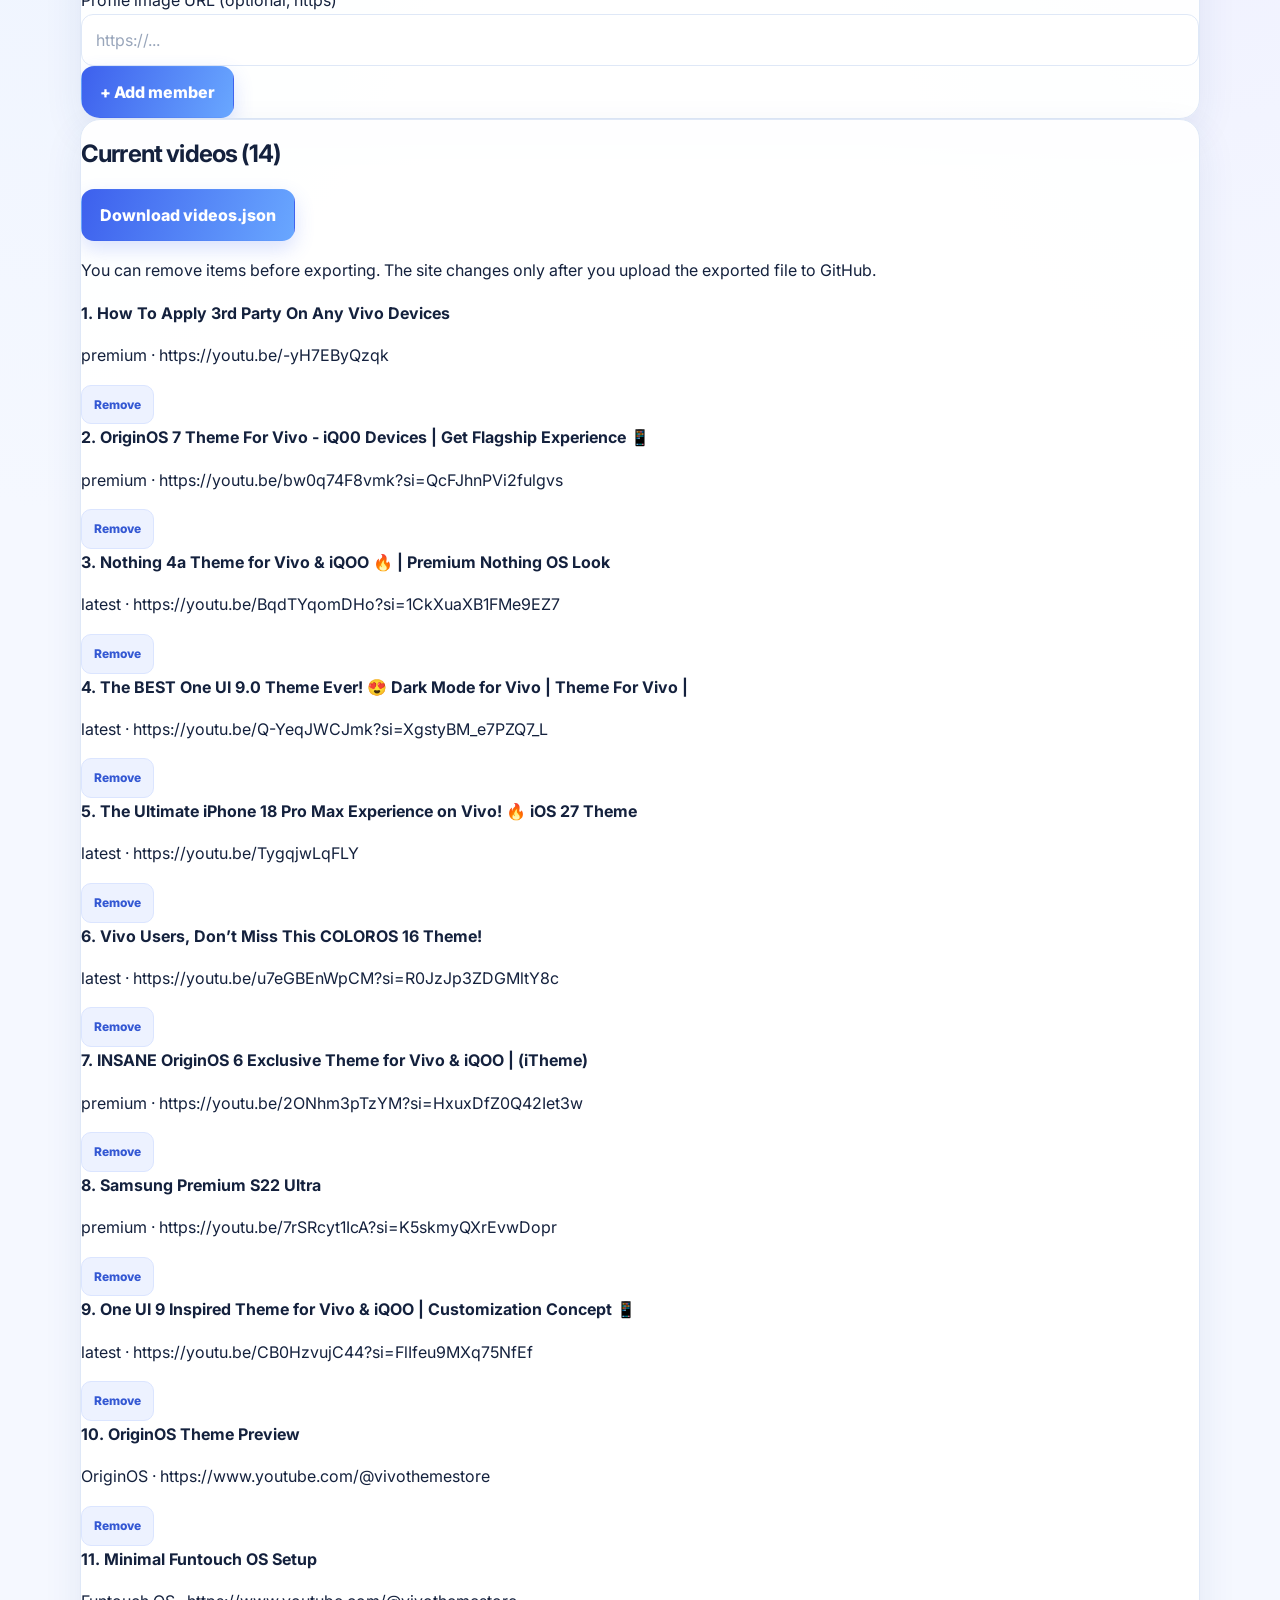
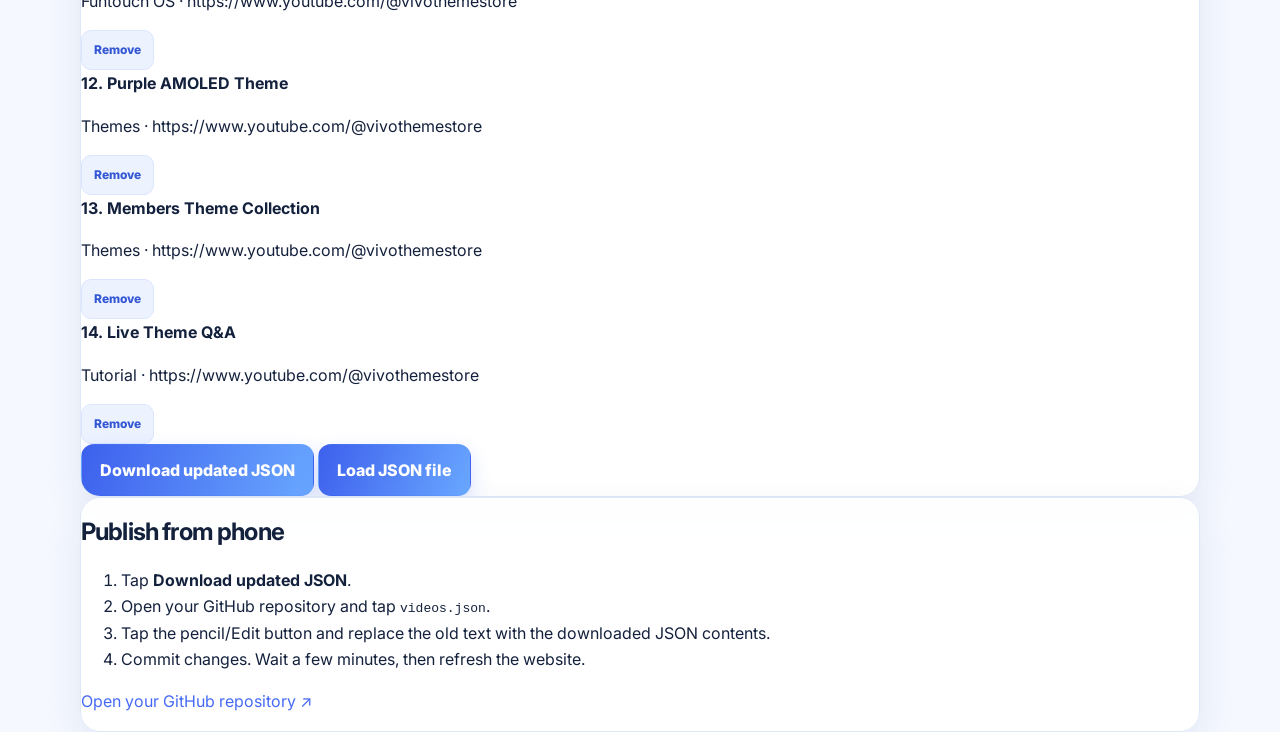
==== commit dc5a9740: "Update admin.html" ====
--- a/admin.html
+++ b/admin.html
@@ -1,115 +1,103 @@
 <!doctype html>
-
 <html lang="en">
 <head>
 <meta charset="utf-8">
-<meta name="viewport" content="width=device-width,initial-scale=1">
-<meta name="theme-color" content="#08070d">
-<title>Vivo Theme Store — Admin Editor</title>
+<meta name="viewport" content="width=device-width,initial-scale=1,viewport-fit=cover">
+<meta name="theme-color" content="#f3f4f7">
+<title>Vivo Theme Store – Admin Editor</title>
+<script>try{var t=localStorage.getItem('vivo-theme-store-theme')||(matchMedia('(prefers-color-scheme:dark)').matches?'dark':'light');document.documentElement.setAttribute('data-theme',t)}catch(e){}</script>
+<link rel="preconnect" href="https://fonts.googleapis.com">
+<link rel="preconnect" href="https://fonts.gstatic.com" crossorigin>
+<link href="https://fonts.googleapis.com/css2?family=Sora:wght@300;600&family=Inter:wght@400;500;600&display=swap" rel="stylesheet">
 <link rel="stylesheet" href="style.css">
-<style>
-.admin-main{max-width:900px;margin:auto;padding:28px 16px 60px}
-.admin-top{display:flex;justify-content:space-between;align-items:center;gap:12px;flex-wrap:wrap}
-.admin-card{background:#111019;border:1px solid #292337;border-radius:16px;padding:17px;margin:15px 0}
-.admin-card h2{font-size:18px;margin:0 0 12px}
-.field{display:grid;gap:6px;margin:10px 0}
-.field label{font-size:12px;color:#c4b9d3}
-.field input,.field textarea,.field select{width:100%;background:#09070d;color:white;border:1px solid #393047;border-radius:10px;padding:11px;min-width:0}
-.field textarea{min-height:70px}
-.form-grid{display:grid;grid-template-columns:1fr 1fr;gap:10px}
-.admin-actions{display:flex;gap:8px;flex-wrap:wrap;margin-top:12px}
-.warning{border:1px solid #a855f755;background:#a855f714;border-radius:12px;padding:13px;color:#e9d5ff;font-size:12px;line-height:1.6}
-.video-edit{border-top:1px solid #292337;margin-top:15px;padding-top:12px}
-.muted{color:#a6a0b5;font-size:12px}
-@media(max-width:600px){.form-grid{grid-template-columns:1fr}}
-</style>
 </head>
 <body>
-<header class="topbar">
-<a class="brand" href="index.html">
-<span class="brand-mark">V</span>
-<span>Vivo <b>Theme Store</b><small>ADMIN EDITOR</small></span>
-</a>
-<a class="small-btn" href="index.html">View site ↗</a>
-</header><main class="admin-main">
-<div class="eyebrow">CONTENT MANAGEMENT</div>
-<h1 style="letter-spacing:-1.5px;margin:7px 0">Admin Editor</h1>
-<p class="muted">Add video cards and download links from your phone, then export updated JSON for GitHub.</p><div class="warning">
-<b>Important security note:</b> This is a browser-based editor, not a private login or server dashboard. Changes do not publish automatically. Any video password stored in public videos.json can be viewed by visitors. Do not use a password that protects private accounts or sensitive information.
-</div><section class="admin-card">
-<h2>Channel links</h2>
-<div class="field">
-<label for="channel">YouTube channel URL</label>
-<input id="channel" placeholder="https://www.youtube.com/@yourchannel">
-</div>
-<div class="field">
-<label for="telegram">Telegram channel URL</label>
-<input id="telegram" placeholder="https://t.me/your_channel">
-</div>
-</section><section class="admin-card">
-<h2>Add a video</h2><div class="field">
-<label for="title">Video title *</label>
-<input id="title" placeholder="Vivo theme name or video title">
-</div><div class="field">
-<label for="description">Description</label>
-<textarea id="description" placeholder="Short details"></textarea>
-</div><div class="form-grid">
-<div class="field">
-<label for="category">Section</label>
-<select id="category">
-<option value="latest">Latest Videos</option>
-<option value="premium">Premium Videos</option>
-<option value="members">Members Only</option>
-<option value="live">Live Stream Videos</option>
-<option value="widgets">Widgets</option>
-</select>
-</div>
-<div class="field">
-<label for="tag">Small label</label>
-<input id="tag" placeholder="LATEST VIDEO">
-</div>
-</div><div class="field">
-<label for="thumbnail">Thumbnail image URL (optional — auto-filled from YouTube link)</label>
-<input id="thumbnail" placeholder="Paste YouTube URL below to auto-fill">
-<div id="thumbPreviewWrap" hidden style="margin-top:8px">
-<img id="thumbPreview" alt="Thumbnail preview" style="display:block;width:100%;max-width:320px;aspect-ratio:16/9;object-fit:cover;border-radius:10px;border:1px solid #393047">
-<small class="muted">Auto thumbnail preview (if available)</small>
-</div>
-</div><div class="field">
-<label for="url">YouTube/video URL *</label>
-<input id="url" placeholder="https://youtu.be/...">
-</div><div class="field">
-<label for="download">Theme ZIP download URL (optional)</label>
-<input id="download" placeholder="Public ZIP file URL">
-</div><div class="field">
-<label for="videoPW">Enter Video PW *</label>
-<input id="videoPW" type="password" placeholder="Set a password for this video" autocomplete="new-password">
-<small class="muted">Set a password for this video's download step. Public JSON storage is not secure.</small>
-</div><div class="admin-actions">
-<button class="btn primary" id="addBtn" type="button">＋ Add video</button>
-<button class="btn ghost" id="resetForm" type="button">Clear form</button>
-</div>
-</section><section class="admin-card">
-<div class="admin-top">
-<h2>Current videos (<span id="count">0</span>)</h2>
-<button class="btn ghost" id="exportBtn" type="button">Download videos.json</button>
-</div>
-<p class="muted">You can remove items before exporting. Existing site changes only after you upload the exported file to GitHub.</p>
-<div id="videoList"></div>
-<div class="admin-actions">
-<button class="btn primary" id="downloadBtn" type="button">Download updated JSON</button>
-<button class="btn ghost" id="importBtn" type="button">Load JSON file</button>
-<input type="file" id="fileInput" accept="application/json,.json" hidden>
-</div>
-</section><section class="admin-card">
-<h2>Publish from phone</h2>
-<ol class="muted">
-<li>Tap <b>Download updated JSON</b>.</li>
-<li>Open your GitHub repository and tap <code>videos.json</code>.</li>
-<li>Tap the pencil/Edit button and replace the old text with the downloaded JSON contents.</li>
-<li>Commit changes. Wait a few minutes, then refresh the website.</li>
-</ol>
-<p><a class="text-link" href="https://github.com/pencildreamsofficial-rgb/vivo-theme-store">Open your GitHub repository ↗</a></p>
-</section>
-</main><script src="admin.js"></script></body>
+<div class="bgw"></div>
+<main class="admin-main page">
+  <div class="topline">
+    <a href="index.html">← View site</a>
+    <button id="themeToggle" class="ib glass g" type="button" aria-label="Switch theme"></button>
+  </div>
+
+  <section class="admin-card glass">
+    <div class="eyebrow">CONTENT MANAGEMENT</div>
+    <h1 style="font-size:26px">Admin Editor</h1>
+    <p class="muted">Add videos and members from your phone, then export the updated JSON for GitHub.</p>
+    <div class="warning">This editor is not a private login. Changes only go live after you upload the exported videos.json to GitHub. Anyone can open this page, but nobody can publish without access to your repository. The ZIP link of every video stays visible in videos.json, so the password is a light gate, not strong security.</div>
+  </section>
+
+  <section class="admin-card glass">
+    <h2>Channel links</h2>
+    <label class="field">YouTube channel URL<input id="channel" placeholder="https://www.youtube.com/@yourchannel"></label>
+    <label class="field">Telegram channel URL<input id="telegram" placeholder="https://t.me/your_channel"></label>
+    <label class="field">Membership (join) URL<input id="membership" placeholder="https://www.youtube.com/@yourchannel/join"></label>
+  </section>
+
+  <section class="admin-card glass">
+    <h2>Add a video</h2>
+    <label class="field">Video title *<input id="title" placeholder="Vivo theme name or video title"></label>
+    <label class="field">Description<textarea id="description" placeholder="Short details"></textarea></label>
+    <div class="form-grid">
+      <label class="field">Section
+        <select id="category">
+          <option value="latest">Recent Videos</option>
+          <option value="premium">Premium Videos</option>
+          <option value="members">Members Only (shown in Premium)</option>
+          <option value="live">Live Streams</option>
+          <option value="widgets">Widgets and Documents</option>
+        </select>
+      </label>
+      <label class="field">Small label<input id="tag" placeholder="LATEST VIDEO"></label>
+    </div>
+    <label class="field">Thumbnail image URL (optional, auto-filled from YouTube link)<input id="thumbnail" placeholder="Paste YouTube URL below to auto-fill"></label>
+    <div id="thumbPreviewWrap" hidden>
+      <img id="thumbPreview" alt="Thumbnail preview" style="display:block;width:100%;max-width:320px;aspect-ratio:16/9;object-fit:cover;border-radius:16px">
+    </div>
+    <label class="field">YouTube video URL *<input id="url" placeholder="https://youtu.be/..."></label>
+    <label class="field">Theme ZIP download URL (optional)<input id="download" placeholder="Public Google Drive file URL"></label>
+    <label class="field">Enter Video PW *<input id="videoPW" type="password" placeholder="Set a password for this video" autocomplete="new-password"></label>
+    <p class="muted">Saved as a hash, so the password is not readable in videos.json.</p>
+    <div class="admin-actions">
+      <button class="btn primary g" id="addBtn" type="button">+ Add video</button>
+      <button class="btn g" id="resetForm" type="button">Clear form</button>
+    </div>
+  </section>
+
+  <section class="admin-card glass">
+    <h2>Premium members (<span id="memberCount">0</span>)</h2>
+    <p class="muted">Channel members shown above Recent Videos.</p>
+    <label class="field">Name *<input id="memberName" placeholder="Member name"></label>
+    <label class="field">Profile image URL (optional, https)<input id="memberImage" placeholder="https://..."></label>
+    <div class="admin-actions"><button class="btn primary g" id="addMember" type="button">+ Add member</button></div>
+    <div id="memberListAdmin"></div>
+  </section>
+
+  <section class="admin-card glass">
+    <div class="admin-top">
+      <h2>Current videos (<span id="count">0</span>)</h2>
+      <button class="btn g" id="exportBtn" type="button">Download videos.json</button>
+    </div>
+    <p class="muted">You can remove items before exporting. The site changes only after you upload the exported file to GitHub.</p>
+    <div id="videoList"></div>
+    <div class="admin-actions">
+      <button class="btn primary g" id="downloadBtn" type="button">Download updated JSON</button>
+      <button class="btn g" id="importBtn" type="button">Load JSON file</button>
+      <input type="file" id="fileInput" accept="application/json,.json" hidden>
+    </div>
+  </section>
+
+  <section class="admin-card glass">
+    <h2>Publish from phone</h2>
+    <ol class="muted">
+      <li>Tap <b>Download updated JSON</b>.</li>
+      <li>Open your GitHub repository and tap <code>videos.json</code>.</li>
+      <li>Tap the pencil/Edit button and replace the old text with the downloaded JSON contents.</li>
+      <li>Commit changes. Wait a few minutes, then refresh the website.</li>
+    </ol>
+    <p><a href="https://github.com/pencildreamsofficial-rgb/vivo-theme-store" target="_blank" rel="noopener noreferrer">Open your GitHub repository ↗</a></p>
+  </section>
+</main>
+<script src="theme.js"></script>
+<script src="admin.js"></script>
+</body>
 </html>
